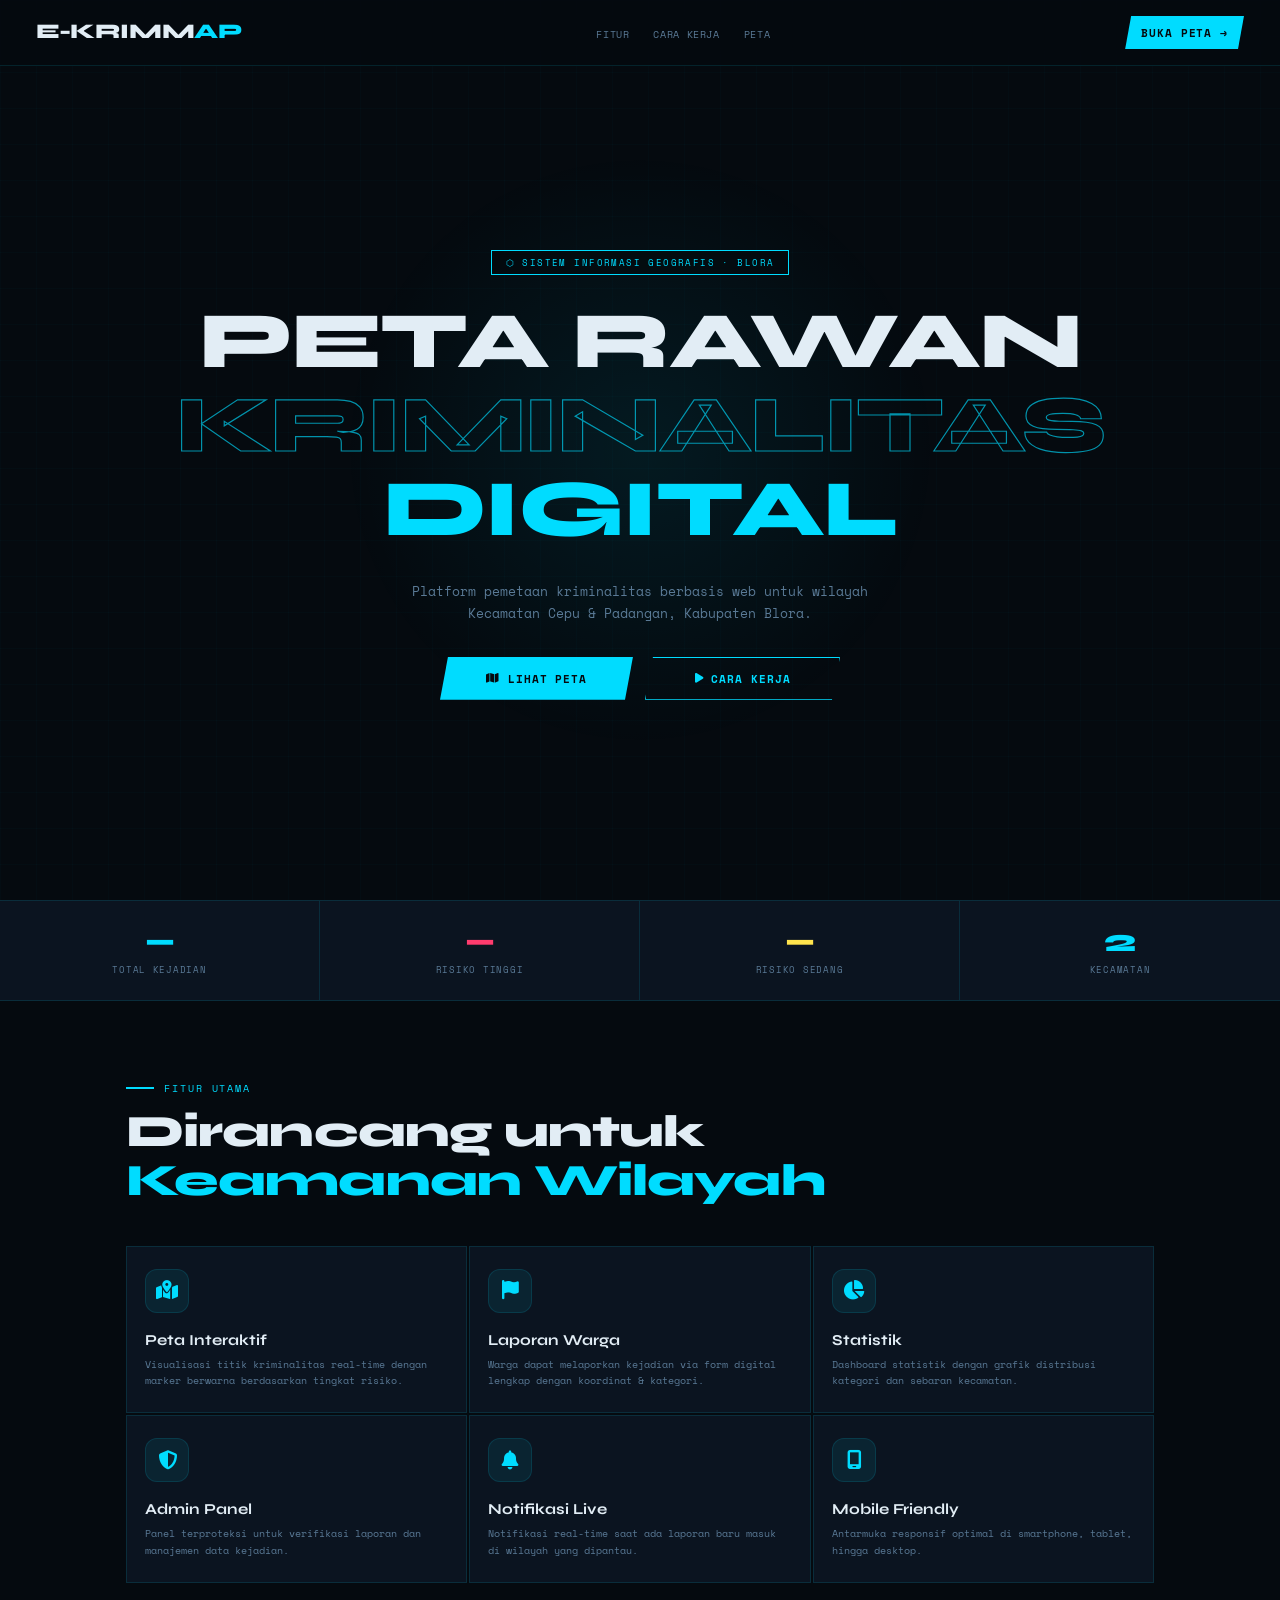
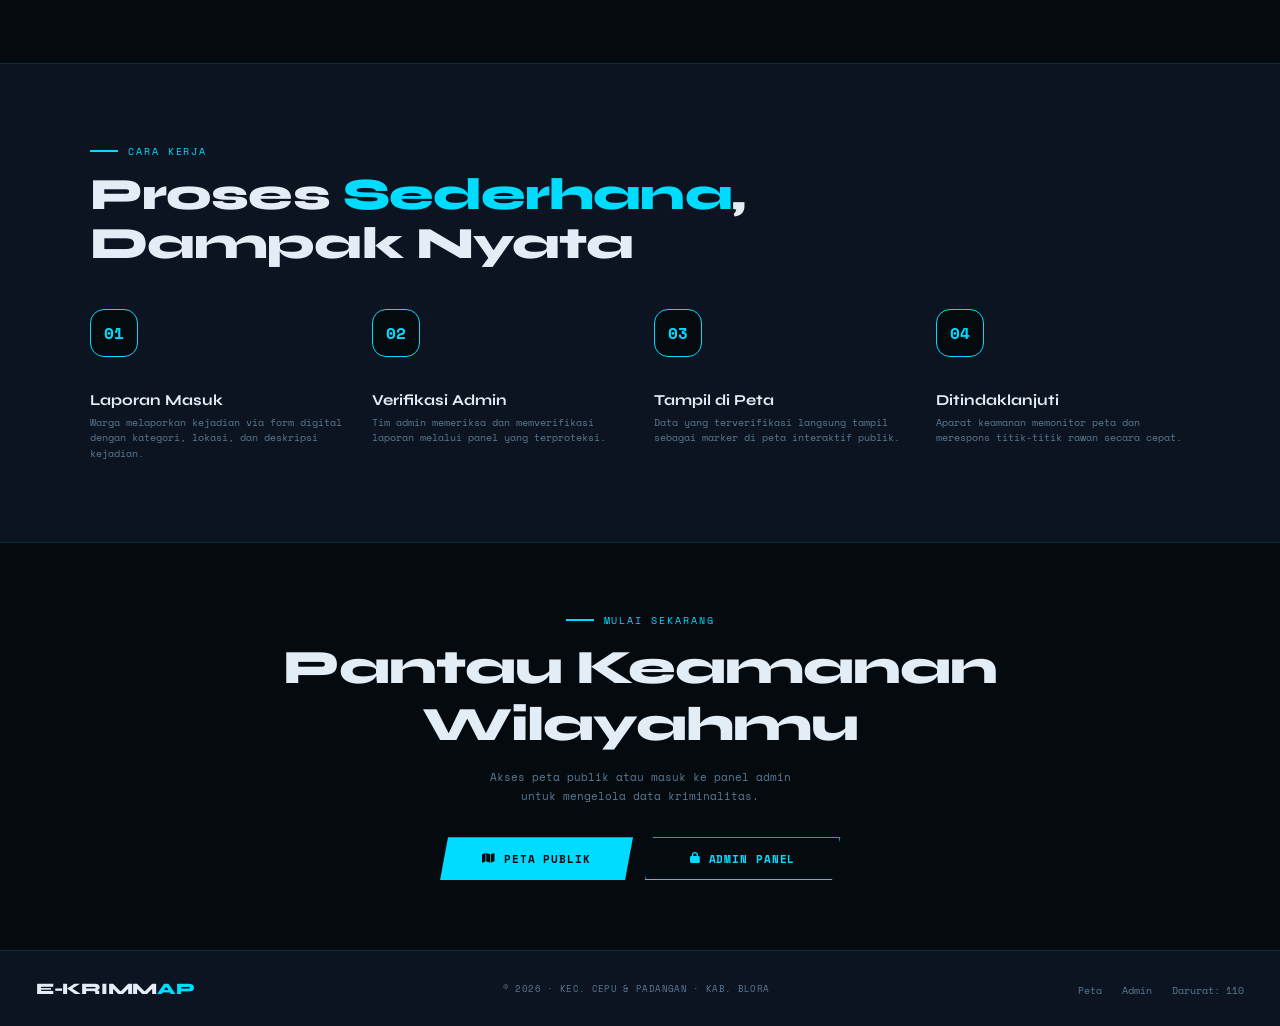
==== index.html @ 20d67c2f "Update index.html" ====
<!DOCTYPE html>
<html lang="id">
<head>
<meta charset="UTF-8">
<meta name="viewport" content="width=device-width, initial-scale=1.0, maximum-scale=1.0, user-scalable=yes, viewport-fit=cover">
<title>E-KRIMMAP — Peta Kriminalitas Digital | Mobile First</title>
<link href="https://fonts.googleapis.com/css2?family=Syne:wght@400;600;700;800&family=Space+Mono:wght@400;700&display=swap" rel="stylesheet">
<link rel="stylesheet" href="https://cdnjs.cloudflare.com/ajax/libs/font-awesome/6.4.0/css/all.min.css">
<style>
  /* reset & variabel */
  *, *::before, *::after { box-sizing: border-box; margin: 0; padding: 0; }

  :root {
    --bg: #050a0f;
    --surface: #0b1420;
    --surface2: #0f1d2e;
    --border: rgba(0,220,255,0.12);
    --accent: #00dcff;
    --accent2: #ff3c6e;
    --accent3: #ffe44d;
    --text: #e2edf5;
    --muted: #5a7a96;
    --glow: 0 0 30px rgba(0,220,255,0.25);
    --safe-bottom: env(safe-area-inset-bottom, 0px);
  }

  html { scroll-behavior: smooth; }

  body {
    font-family: 'Syne', sans-serif;
    background: var(--bg);
    color: var(--text);
    overflow-x: hidden;
    -webkit-tap-highlight-color: transparent;
  }

  /* grid pattern (subtle) */
  body::before {
    content: '';
    position: fixed;
    inset: 0;
    background-image: linear-gradient(rgba(0,220,255,0.02) 1px, transparent 1px),
                      linear-gradient(90deg, rgba(0,220,255,0.02) 1px, transparent 1px);
    background-size: 36px 36px;
    pointer-events: none;
    z-index: 0;
  }

  /* ─── NAVBAR (mobile-optimized, sentuh) ─── */
  nav {
    position: fixed;
    top: 0; left: 0; right: 0;
    z-index: 100;
    display: flex;
    align-items: center;
    justify-content: space-between;
    padding: 12px 18px;
    background: rgba(5,10,15,0.94);
    backdrop-filter: blur(18px);
    border-bottom: 1px solid var(--border);
    transition: padding 0.2s;
  }

  .nav-logo {
    font-size: 1.3rem;
    font-weight: 800;
    letter-spacing: -0.02em;
    line-height: 1;
  }
  .nav-logo span { color: var(--accent); }

  .nav-links {
    display: flex;
    gap: 1.5rem;
    list-style: none;
  }
  .nav-links a {
    font-family: 'Space Mono', monospace;
    font-size: 0.65rem;
    color: var(--muted);
    text-decoration: none;
    letter-spacing: 0.06em;
    font-weight: 500;
    transition: color 0.2s;
  }
  .nav-links a:hover, .nav-links a:active { color: var(--accent); }

  .nav-cta {
    font-family: 'Space Mono', monospace;
    font-size: 0.7rem;
    font-weight: 700;
    letter-spacing: 0.08em;
    color: var(--bg);
    background: var(--accent);
    border: none;
    padding: 8px 16px;
    cursor: pointer;
    text-decoration: none;
    white-space: nowrap;
    clip-path: polygon(6px 0%, 100% 0%, calc(100% - 6px) 100%, 0% 100%);
    transition: opacity 0.2s, transform 0.05s;
    display: inline-block;
  }
  .nav-cta:active { opacity: 0.75; transform: scale(0.97); }

  /* hamburger (mobile dedicated) */
  .nav-hamburger {
    display: none;
    flex-direction: column;
    gap: 5px;
    background: none;
    border: none;
    cursor: pointer;
    padding: 8px 4px;
    z-index: 102;
  }
  .nav-hamburger span {
    display: block;
    width: 24px;
    height: 2px;
    background: var(--accent);
    border-radius: 4px;
    transition: all 0.25s ease;
  }

  /* drawer menu mobile-first */
  .nav-drawer {
    display: none;
    position: fixed;
    top: 56px;
    left: 0;
    right: 0;
    background: rgba(5,10,15,0.98);
    backdrop-filter: blur(16px);
    border-bottom: 1px solid var(--border);
    padding: 18px 20px 22px;
    z-index: 99;
    flex-direction: column;
    gap: 4px;
    box-shadow: 0 12px 24px rgba(0,0,0,0.5);
  }
  .nav-drawer.open {
    display: flex;
  }
  .nav-drawer a {
    font-family: 'Space Mono', monospace;
    font-size: 0.85rem;
    font-weight: 500;
    color: var(--muted);
    text-decoration: none;
    letter-spacing: 0.08em;
    padding: 14px 8px;
    border-bottom: 1px solid rgba(0,220,255,0.1);
    display: flex;
    align-items: center;
    gap: 12px;
    transition: color 0.2s, background 0.1s;
    border-radius: 8px;
  }
  .nav-drawer a:active { background: rgba(0,220,255,0.08); color: var(--accent); }
  .nav-drawer a:last-child { border-bottom: none; }
  .nav-drawer a.accent { color: var(--accent); }

  /* ─── HERO (mobile touch) ─── */
  .hero {
    position: relative;
    z-index: 1;
    min-height: 100svh;
    display: flex;
    flex-direction: column;
    align-items: center;
    justify-content: center;
    text-align: center;
    padding: 100px 20px 70px;
    overflow: hidden;
  }

  .hero::before {
    content: '';
    position: absolute;
    top: 50%; left: 50%;
    transform: translate(-50%, -50%);
    width: min(600px, 90vw);
    height: min(600px, 90vw);
    background: radial-gradient(circle, rgba(0,220,255,0.08) 0%, transparent 70%);
    pointer-events: none;
  }

  .hero-badge {
    font-family: 'Space Mono', monospace;
    font-size: 0.55rem;
    letter-spacing: 0.16em;
    color: var(--accent);
    border: 1px solid var(--accent);
    padding: 5px 14px;
    margin-bottom: 24px;
    display: inline-block;
    animation: fadeUp 0.5s ease both;
    background: rgba(0,0,0,0.2);
    backdrop-filter: blur(4px);
  }

  .hero-title {
    font-size: clamp(2rem, 11vw, 5rem);
    font-weight: 800;
    line-height: 1.05;
    letter-spacing: -0.02em;
    margin-bottom: 12px;
    animation: fadeUp 0.5s 0.08s ease both;
  }
  .hero-title .line2 {
    display: block;
    color: transparent;
    -webkit-text-stroke: 1.2px rgba(0,220,255,0.65);
    text-stroke: 1px rgba(0,220,255,0.65);
  }
  .hero-title .accent-word { color: var(--accent); }

  .hero-sub {
    font-family: 'Space Mono', monospace;
    font-size: 0.7rem;
    color: var(--muted);
    max-width: 320px;
    line-height: 1.7;
    margin: 18px auto 32px;
    animation: fadeUp 0.5s 0.16s ease both;
    padding: 0 6px;
  }

  .hero-actions {
    display: flex;
    gap: 12px;
    flex-wrap: wrap;
    justify-content: center;
    animation: fadeUp 0.5s 0.24s ease both;
    width: 100%;
    max-width: 400px;
    margin: 0 auto;
  }

  .btn-primary, .btn-secondary {
    font-family: 'Space Mono', monospace;
    font-size: 0.7rem;
    font-weight: 700;
    letter-spacing: 0.08em;
    padding: 12px 18px;
    cursor: pointer;
    text-decoration: none;
    display: inline-flex;
    align-items: center;
    justify-content: center;
    gap: 8px;
    clip-path: polygon(8px 0%, 100% 0%, calc(100% - 8px) 100%, 0% 100%);
    transition: all 0.2s ease;
    flex: 1;
    min-width: 130px;
    text-align: center;
    touch-action: manipulation;
  }
  .btn-primary {
    color: var(--bg);
    background: var(--accent);
    border: none;
  }
  .btn-primary:active { opacity: 0.85; transform: scale(0.97); }
  .btn-secondary {
    color: var(--accent);
    background: transparent;
    border: 1px solid var(--accent);
  }
  .btn-secondary:active { background: rgba(0,220,255,0.12); transform: scale(0.97); }

  /* ─── STATS BAR (mobile) ─── */
  .stats-bar {
    border-top: 1px solid var(--border);
    border-bottom: 1px solid var(--border);
    background: var(--surface);
    display: grid;
    grid-template-columns: repeat(2, 1fr);
    position: relative;
    z-index: 1;
  }

  .stat-item {
    padding: 24px 12px;
    text-align: center;
    border-right: 1px solid var(--border);
    border-bottom: 1px solid var(--border);
  }
  .stat-item:nth-child(2n) { border-right: none; }
  .stat-item:nth-child(3), .stat-item:nth-child(4) { border-bottom: none; }

  .stat-num {
    font-size: 2rem;
    font-weight: 800;
    color: var(--accent);
    line-height: 1;
    margin-bottom: 6px;
    letter-spacing: -0.5px;
  }
  .stat-num.red { color: var(--accent2); }
  .stat-num.yellow { color: var(--accent3); }
  .stat-label {
    font-family: 'Space Mono', monospace;
    font-size: 0.58rem;
    letter-spacing: 0.08em;
    color: var(--muted);
    text-transform: uppercase;
  }
  .stat-loading {
    font-size: 1rem;
    opacity: 0.5;
    display: inline-block;
    width: 42px;
  }

  /* ─── FEATURES (mobile 1kolom rapi) ─── */
  .features {
    padding: 56px 18px;
    max-width: 1100px;
    margin: 0 auto;
    position: relative;
    z-index: 1;
  }

  .section-tag {
    font-family: 'Space Mono', monospace;
    font-size: 0.6rem;
    letter-spacing: 0.2em;
    color: var(--accent);
    margin-bottom: 12px;
    display: flex;
    align-items: center;
    gap: 10px;
  }
  .section-tag::before {
    content: '';
    display: inline-block;
    width: 28px;
    height: 2px;
    background: var(--accent);
  }

  .section-title {
    font-size: clamp(1.6rem, 6vw, 2.8rem);
    font-weight: 800;
    letter-spacing: -0.02em;
    line-height: 1.1;
    margin-bottom: 40px;
  }
  .section-title span { color: var(--accent); }

  .features-grid {
    display: grid;
    grid-template-columns: 1fr;
    gap: 14px;
  }

  .feat-card {
    background: var(--surface);
    border: 1px solid var(--border);
    padding: 22px 18px;
    position: relative;
    overflow: hidden;
    transition: all 0.2s;
    border-radius: 8px;
  }
  .feat-card:active {
    background: var(--surface2);
    transform: scale(0.99);
  }
  .feat-icon {
    width: 44px;
    height: 44px;
    display: flex;
    align-items: center;
    justify-content: center;
    margin-bottom: 18px;
    font-size: 1.2rem;
    color: var(--accent);
    background: rgba(0,220,255,0.08);
    border: 1px solid var(--border);
    border-radius: 12px;
  }

  .feat-title {
    font-size: 0.95rem;
    font-weight: 700;
    margin-bottom: 8px;
  }
  .feat-desc {
    font-family: 'Space Mono', monospace;
    font-size: 0.62rem;
    color: var(--muted);
    line-height: 1.7;
  }

  /* ─── HOW IT WORKS (mobile flex column) ─── */
  .how {
    padding: 56px 18px;
    background: var(--surface);
    border-top: 1px solid var(--border);
    border-bottom: 1px solid var(--border);
    position: relative;
    z-index: 1;
  }
  .how-inner { max-width: 1100px; margin: 0 auto; }

  .steps {
    display: flex;
    flex-direction: column;
    gap: 20px;
    margin-top: 32px;
  }

  .step {
    display: flex;
    gap: 16px;
    align-items: flex-start;
    padding: 12px 0;
    border-bottom: 1px solid rgba(0,220,255,0.1);
  }
  .step:last-child { border-bottom: none; }

  .step-num {
    width: 48px;
    height: 48px;
    min-width: 48px;
    border: 1px solid var(--accent);
    display: flex;
    align-items: center;
    justify-content: center;
    font-family: 'Space Mono', monospace;
    font-weight: 800;
    color: var(--accent);
    background: var(--bg);
    border-radius: 14px;
    flex-shrink: 0;
  }

  .step-title {
    font-size: 0.95rem;
    font-weight: 700;
    margin-bottom: 6px;
  }
  .step-desc {
    font-family: 'Space Mono', monospace;
    font-size: 0.62rem;
    color: var(--muted);
    line-height: 1.6;
  }

  /* ─── CTA ─── */
  .cta-section {
    padding: 70px 20px;
    text-align: center;
    position: relative;
    z-index: 1;
  }
  .cta-title {
    font-size: clamp(1.7rem, 7vw, 3rem);
    font-weight: 800;
    letter-spacing: -0.02em;
    margin-bottom: 14px;
  }
  .cta-sub {
    font-family: 'Space Mono', monospace;
    font-size: 0.7rem;
    color: var(--muted);
    margin-bottom: 32px;
    line-height: 1.7;
  }
  .cta-section .section-tag { justify-content: center; }

  /* FOOTER mobile stack */
  footer {
    border-top: 1px solid var(--border);
    padding: 28px 20px calc(20px + var(--safe-bottom));
    background: var(--surface);
    display: flex;
    flex-direction: column;
    align-items: center;
    gap: 14px;
    text-align: center;
  }
  .footer-logo { font-size: 1rem; font-weight: 800; letter-spacing: -0.3px; }
  .footer-logo span { color: var(--accent); }
  .footer-copy {
    font-family: 'Space Mono', monospace;
    font-size: 0.55rem;
    color: var(--muted);
    letter-spacing: 0.04em;
  }
  .footer-links {
    display: flex;
    gap: 20px;
    list-style: none;
    flex-wrap: wrap;
    justify-content: center;
  }
  .footer-links a {
    font-family: 'Space Mono', monospace;
    font-size: 0.6rem;
    color: var(--muted);
    text-decoration: none;
    padding: 5px 0;
  }
  .footer-links a:active { color: var(--accent); }

  /* animasi */
  @keyframes fadeUp {
    from { opacity: 0; transform: translateY(18px); }
    to   { opacity: 1; transform: translateY(0); }
  }

  /* DESKTOP RESPONSIVE */
  @media (min-width: 640px) {
    nav { padding: 16px 36px; }
    .nav-hamburger { display: none !important; }
    .nav-links { display: flex !important; }
    .nav-cta { display: inline-block; }
    .hero { padding: 130px 32px 80px; }
    .hero-sub { max-width: 500px; font-size: 0.8rem; }
    .stats-bar { grid-template-columns: repeat(4, 1fr); }
    .stat-item { border-bottom: none; }
    .stat-item:nth-child(2n) { border-right: 1px solid var(--border); }
    .stat-item:last-child { border-right: none; }
    .features { padding: 80px 36px; }
    .features-grid { grid-template-columns: repeat(3, 1fr); gap: 2px; }
    .feat-card { border-radius: 0; }
    .how { padding: 80px 36px; }
    .steps {
      flex-direction: row;
      gap: 28px;
    }
    .step {
      flex-direction: column;
      border-bottom: none;
      padding: 0;
      flex: 1;
    }
    .step-num { margin-bottom: 18px; }
    footer {
      flex-direction: row;
      justify-content: space-between;
      padding: 28px 36px;
      text-align: left;
    }
  }

  /* touch target untuk link kecil di desktop tetap ramah */
  @media (max-width: 639px) {
    .nav-links, .nav-cta { display: none; }
    .nav-hamburger { display: flex; }
    .hero-actions { gap: 12px; }
    .btn-primary, .btn-secondary {
      min-width: 130px;
      padding: 12px 14px;
      font-size: 0.68rem;
    }
    .feat-card { border-radius: 12px; }
    .step-num { width: 44px; height: 44px; min-width: 44px; }
  }

  /* effect smooth */
  a, button { -webkit-tap-highlight-color: transparent; }
  .stat-loading { animation: pulse 1.1s infinite; }
  @keyframes pulse { 0% { opacity: 0.4; } 50% { opacity: 1; } 100% { opacity: 0.4; } }
</style>
</head>
<body>

<!-- NAVIGATION (mobile hamburger + drawer) -->
<nav>
  <div class="nav-logo">E-KRIMM<span>AP</span></div>
  <ul class="nav-links">
    <li><a href="#fitur">FITUR</a></li>
    <li><a href="#cara-kerja">CARA KERJA</a></li>
    <li><a href="public/index.html">PETA</a></li>
  </ul>
  <a href="public/index.html" class="nav-cta">BUKA PETA →</a>
  <button class="nav-hamburger" id="hamburger" aria-label="Menu" onclick="toggleDrawer()">
    <span></span><span></span><span></span>
  </button>
</nav>

<!-- MOBILE DRAWER (touch friendly) -->
<div class="nav-drawer" id="navDrawer">
  <a href="#fitur" onclick="closeDrawer()"><i class="fas fa-star fa-fw"></i> Fitur Unggulan</a>
  <a href="#cara-kerja" onclick="closeDrawer()"><i class="fas fa-circle-info fa-fw"></i> Cara Kerja</a>
  <a href="public/index.html"><i class="fas fa-map fa-fw"></i> Peta Publik</a>
  <a href="admin/admin.html" class="accent"><i class="fas fa-lock fa-fw"></i> Admin Panel</a>
</div>

<!-- HERO SECTION -->
<section class="hero">
  <div class="hero-badge">⬡ SISTEM INFORMASI GEOGRAFIS · BLORA</div>
  <h1 class="hero-title">
    PETA RAWAN<br>
    <span class="line2">KRIMINALITAS</span>
    <span class="accent-word">DIGITAL</span>
  </h1>
  <p class="hero-sub">
    Platform pemetaan kriminalitas berbasis web untuk wilayah Kecamatan Cepu & Padangan, Kabupaten Blora.
  </p>
  <div class="hero-actions">
    <a href="public/index.html" class="btn-primary">
      <i class="fas fa-map"></i> LIHAT PETA
    </a>
    <a href="#cara-kerja" class="btn-secondary">
      <i class="fas fa-play"></i> CARA KERJA
    </a>
  </div>
</section>

<!-- STATS BAR (real-time dari sheet) -->
<section class="stats-bar">
  <div class="stat-item">
    <div class="stat-num" id="ctr-total"><span class="stat-loading">···</span></div>
    <div class="stat-label">Total Kejadian</div>
  </div>
  <div class="stat-item">
    <div class="stat-num red" id="ctr-tinggi"><span class="stat-loading">···</span></div>
    <div class="stat-label">Risiko Tinggi</div>
  </div>
  <div class="stat-item">
    <div class="stat-num yellow" id="ctr-sedang"><span class="stat-loading">···</span></div>
    <div class="stat-label">Risiko Sedang</div>
  </div>
  <div class="stat-item">
    <div class="stat-num">2</div>
    <div class="stat-label">Kecamatan</div>
  </div>
</section>

<!-- FEATURES -->
<section class="features" id="fitur">
  <div class="section-tag">FITUR UTAMA</div>
  <h2 class="section-title">Dirancang untuk<br><span>Keamanan Wilayah</span></h2>
  <div class="features-grid">
    <div class="feat-card">
      <div class="feat-icon"><i class="fas fa-map-location-dot"></i></div>
      <div class="feat-title">Peta Interaktif</div>
      <div class="feat-desc">Visualisasi titik kriminalitas real-time dengan marker berwarna berdasarkan tingkat risiko.</div>
    </div>
    <div class="feat-card">
      <div class="feat-icon"><i class="fas fa-flag"></i></div>
      <div class="feat-title">Laporan Warga</div>
      <div class="feat-desc">Warga dapat melaporkan kejadian via form digital lengkap dengan koordinat & kategori.</div>
    </div>
    <div class="feat-card">
      <div class="feat-icon"><i class="fas fa-chart-pie"></i></div>
      <div class="feat-title">Statistik</div>
      <div class="feat-desc">Dashboard statistik dengan grafik distribusi kategori dan sebaran kecamatan.</div>
    </div>
    <div class="feat-card">
      <div class="feat-icon"><i class="fas fa-shield-halved"></i></div>
      <div class="feat-title">Admin Panel</div>
      <div class="feat-desc">Panel terproteksi untuk verifikasi laporan dan manajemen data kejadian.</div>
    </div>
    <div class="feat-card">
      <div class="feat-icon"><i class="fas fa-bell"></i></div>
      <div class="feat-title">Notifikasi Live</div>
      <div class="feat-desc">Notifikasi real-time saat ada laporan baru masuk di wilayah yang dipantau.</div>
    </div>
    <div class="feat-card">
      <div class="feat-icon"><i class="fas fa-mobile-screen"></i></div>
      <div class="feat-title">Mobile Friendly</div>
      <div class="feat-desc">Antarmuka responsif optimal di smartphone, tablet, hingga desktop.</div>
    </div>
  </div>
</section>

<!-- HOW IT WORKS -->
<section class="how" id="cara-kerja">
  <div class="how-inner">
    <div class="section-tag">CARA KERJA</div>
    <h2 class="section-title">Proses <span>Sederhana</span>,<br>Dampak Nyata</h2>
    <div class="steps">
      <div class="step">
        <div class="step-num">01</div>
        <div class="step-body">
          <div class="step-title">Laporan Masuk</div>
          <div class="step-desc">Warga melaporkan kejadian via form digital dengan kategori, lokasi, dan deskripsi kejadian.</div>
        </div>
      </div>
      <div class="step">
        <div class="step-num">02</div>
        <div class="step-body">
          <div class="step-title">Verifikasi Admin</div>
          <div class="step-desc">Tim admin memeriksa dan memverifikasi laporan melalui panel yang terproteksi.</div>
        </div>
      </div>
      <div class="step">
        <div class="step-num">03</div>
        <div class="step-body">
          <div class="step-title">Tampil di Peta</div>
          <div class="step-desc">Data yang terverifikasi langsung tampil sebagai marker di peta interaktif publik.</div>
        </div>
      </div>
      <div class="step">
        <div class="step-num">04</div>
        <div class="step-body">
          <div class="step-title">Ditindaklanjuti</div>
          <div class="step-desc">Aparat keamanan memonitor peta dan merespons titik-titik rawan secara cepat.</div>
        </div>
      </div>
    </div>
  </div>
</section>

<!-- CALL TO ACTION -->
<section class="cta-section">
  <div class="section-tag">MULAI SEKARANG</div>
  <h2 class="cta-title">Pantau Keamanan<br>Wilayahmu</h2>
  <p class="cta-sub">Akses peta publik atau masuk ke panel admin<br>untuk mengelola data kriminalitas.</p>
  <div class="hero-actions">
    <a href="public/index.html" class="btn-primary"><i class="fas fa-map"></i> PETA PUBLIK</a>
    <a href="admin/admin.html" class="btn-secondary"><i class="fas fa-lock"></i> ADMIN PANEL</a>
  </div>
</section>

<!-- FOOTER -->
<footer>
  <div class="footer-logo">E-KRIMM<span>AP</span></div>
  <div class="footer-copy">© 2026 · KEC. CEPU & PADANGAN · KAB. BLORA</div>
  <ul class="footer-links">
    <li><a href="public/index.html">Peta</a></li>
    <li><a href="admin/admin.html">Admin</a></li>
    <li><a href="tel:110">Darurat: 110</a></li>
  </ul>
</footer>

<script>
  // MOBILE DRAWER FUNCTIONS
  function toggleDrawer() {
    const drawer = document.getElementById('navDrawer');
    drawer.classList.toggle('open');
    const spans = document.querySelectorAll('.nav-hamburger span');
    if (drawer.classList.contains('open')) {
      // visual feedback (opsional)
    }
  }
  function closeDrawer() {
    document.getElementById('navDrawer').classList.remove('open');
  }
  // tutup drawer saat klik di luar nav area
  document.addEventListener('click', (e) => {
    const nav = document.querySelector('nav');
    const drawer = document.getElementById('navDrawer');
    if (!nav?.contains(e.target) && !drawer?.contains(e.target) && drawer.classList.contains('open')) {
      closeDrawer();
    }
  });

  // ── AMBIL LIVE STATS DARI GOOGLE SHEETS (dengan fallback smooth)
  const SHEET_API = 'https://script.google.com/macros/s/AKfycby8dIleiZo_zj0ufeKY_Ulp9632Me5xFdeX2mPV6G2qdM_Tf3P9WvrtLck02D4otYYJ/exec';

  function animateCounter(el, target, duration = 1200) {
    let start = 0;
    const stepVal = target / (duration / 16);
    const timer = setInterval(() => {
      start += stepVal;
      if (start >= target) {
        el.textContent = target;
        clearInterval(timer);
        return;
      }
      el.textContent = Math.floor(start);
    }, 16);
  }

  async function loadLiveStats() {
    try {
      const url = SHEET_API + '?action=getVerified';
      const res = await fetch(url);
      const result = await res.json();

      if (result.success && Array.isArray(result.data)) {
        const data = result.data;
        const total = data.length;
        const tinggi = data.filter(d => d.severity === 'tinggi').length;
        const sedang = data.filter(d => d.severity === 'sedang').length;

        const elTotal = document.getElementById('ctr-total');
        const elTinggi = document.getElementById('ctr-tinggi');
        const elSedang = document.getElementById('ctr-sedang');

        if (elTotal && elTinggi && elSedang) {
          elTotal.textContent = '0';
          elTinggi.textContent = '0';
          elSedang.textContent = '0';
          animateCounter(elTotal, total);
          animateCounter(elTinggi, tinggi);
          animateCounter(elSedang, sedang);
        }
      } else {
        setStatsPlaceholder();
      }
    } catch (error) {
      setStatsPlaceholder();
    }
  }

  function setStatsPlaceholder() {
    const ids = ['ctr-total', 'ctr-tinggi', 'ctr-sedang'];
    ids.forEach(id => {
      const el = document.getElementById(id);
      if (el) el.textContent = '—';
    });
  }

  // lazy load stats saat stats bar terlihat (performansi + mobile)
  const statsObserver = new IntersectionObserver((entries) => {
    entries.forEach(entry => {
      if (entry.isIntersecting) {
        loadLiveStats();
        statsObserver.disconnect();
      }
    });
  }, { threshold: 0.2 });
  const statsBar = document.querySelector('.stats-bar');
  if (statsBar) statsObserver.observe(statsBar);

  // animasi scroll reveal untuk kartu fitur & step (mobile smooth)
  const revealItems = document.querySelectorAll('.feat-card, .step');
  const scrollObserver = new IntersectionObserver((entries) => {
    entries.forEach(entry => {
      if (entry.isIntersecting) {
        entry.target.style.opacity = '1';
        entry.target.style.transform = 'translateY(0)';
        scrollObserver.unobserve(entry.target);
      }
    });
  }, { threshold: 0.08, rootMargin: '0px 0px -10px 0px' });
  revealItems.forEach(el => {
    el.style.opacity = '0';
    el.style.transform = 'translateY(14px)';
    el.style.transition = 'opacity 0.45s cubic-bezier(0.2, 0.9, 0.4, 1.1), transform 0.45s ease';
    scrollObserver.observe(el);
  });

  // tiny fix: pastikan stat container tetap rapi saat loading
  window.addEventListener('load', () => {
    if (!document.getElementById('ctr-total')?.textContent?.includes('—') && 
        document.getElementById('ctr-total')?.textContent === '0') {
      // jika observer tidak trigger karena terlalu cepat? panggil ulang ringan
      setTimeout(() => {
        const totalEl = document.getElementById('ctr-total');
        if (totalEl && totalEl.textContent === '0') loadLiveStats();
      }, 600);
    }
  });
</script>
</body>
</html>
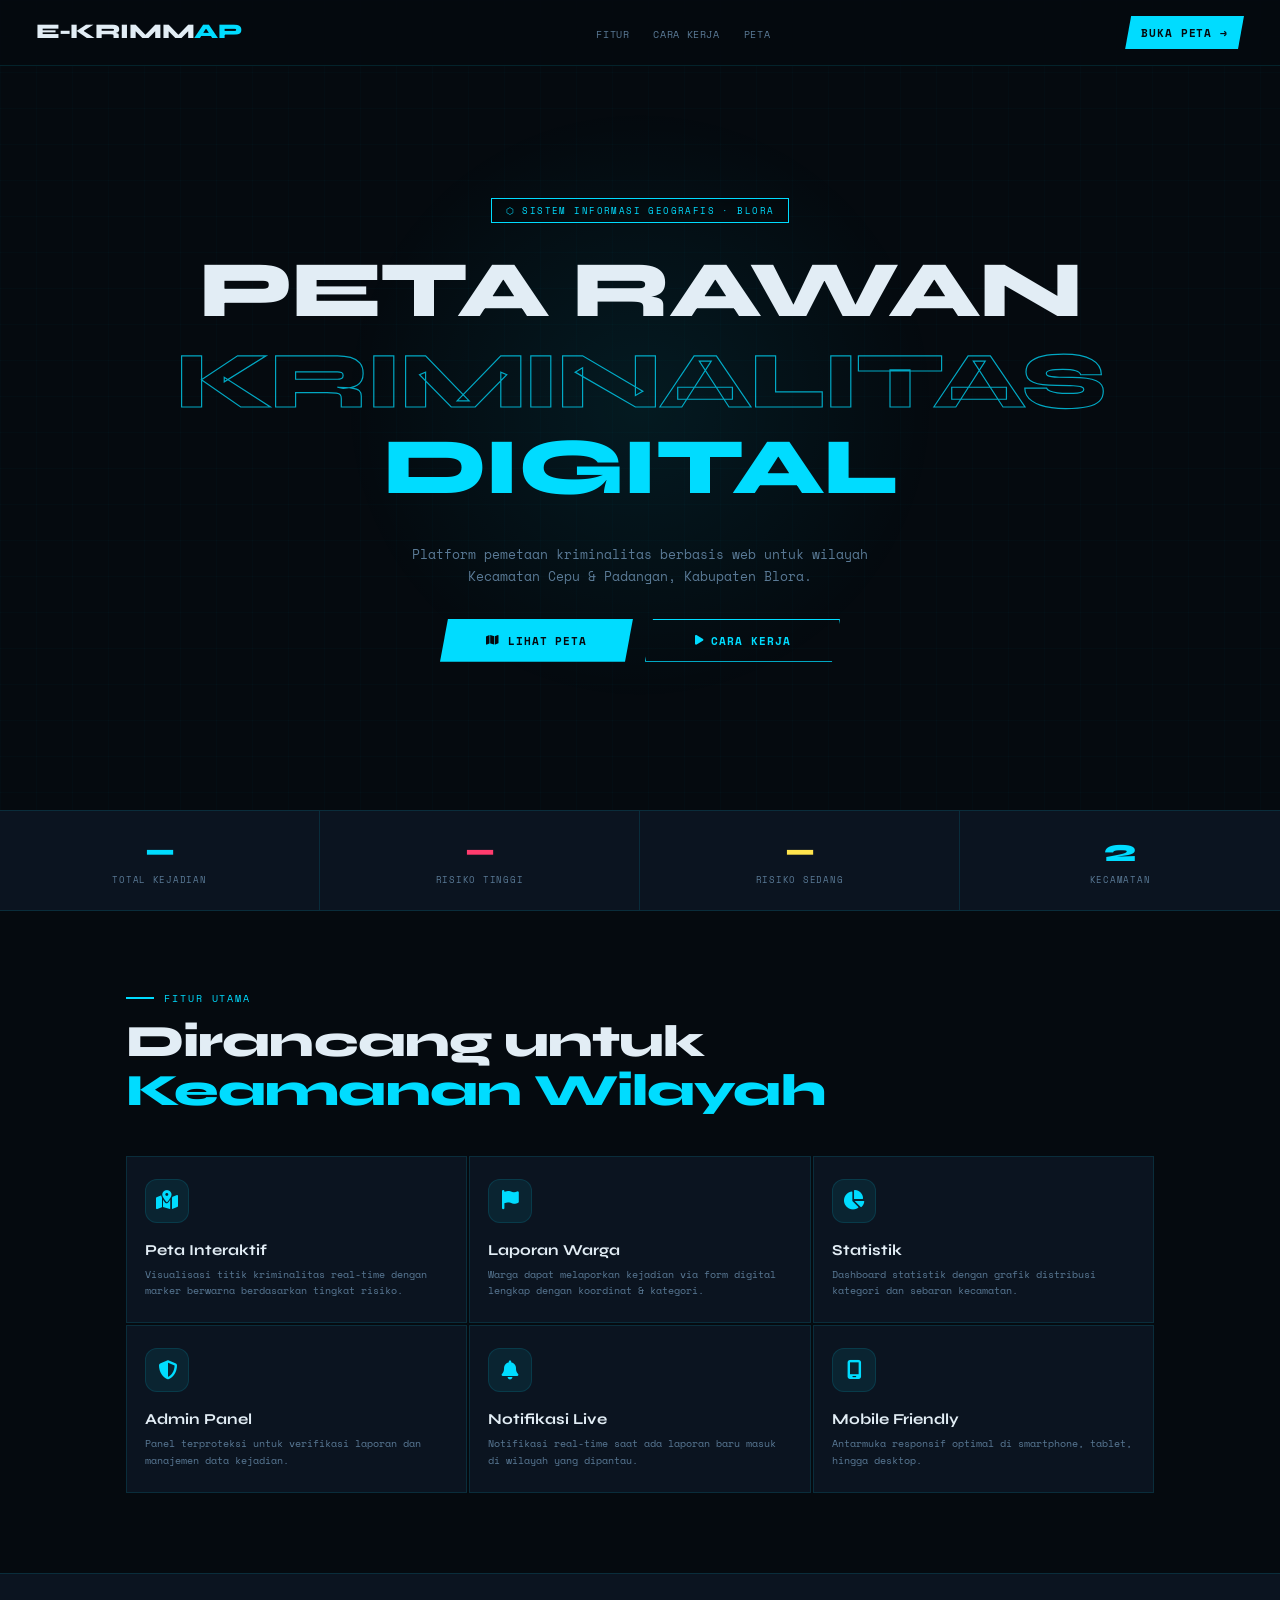
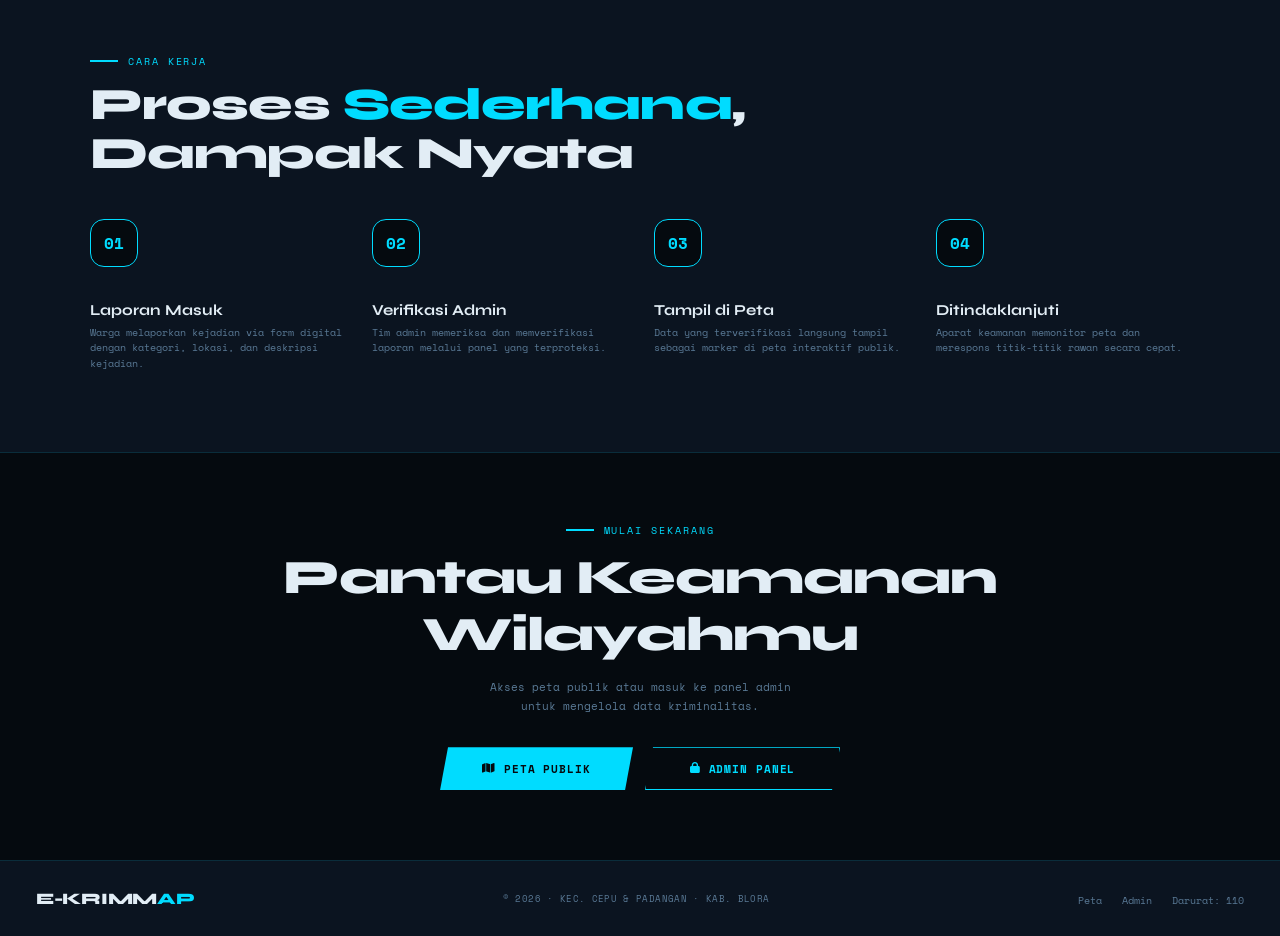
==== commit 694195aa: "Update index.html" ====
--- a/index.html
+++ b/index.html
@@ -34,7 +34,7 @@
     -webkit-tap-highlight-color: transparent;
   }
 
-  /* grid pattern (subtle) */
+  /* subtle pattern */
   body::before {
     content: '';
     position: fixed;
@@ -46,7 +46,7 @@
     z-index: 0;
   }
 
-  /* ─── NAVBAR (mobile-optimized, sentuh) ─── */
+  /* ─── NAVBAR (mobile-optimized) ─── */
   nav {
     position: fixed;
     top: 0; left: 0; right: 0;
@@ -103,7 +103,7 @@
   }
   .nav-cta:active { opacity: 0.75; transform: scale(0.97); }
 
-  /* hamburger (mobile dedicated) */
+  /* hamburger (mobile) */
   .nav-hamburger {
     display: none;
     flex-direction: column;
@@ -123,7 +123,6 @@
     transition: all 0.25s ease;
   }
 
-  /* drawer menu mobile-first */
   .nav-drawer {
     display: none;
     position: fixed;
@@ -139,9 +138,7 @@
     gap: 4px;
     box-shadow: 0 12px 24px rgba(0,0,0,0.5);
   }
-  .nav-drawer.open {
-    display: flex;
-  }
+  .nav-drawer.open { display: flex; }
   .nav-drawer a {
     font-family: 'Space Mono', monospace;
     font-size: 0.85rem;
@@ -158,10 +155,9 @@
     border-radius: 8px;
   }
   .nav-drawer a:active { background: rgba(0,220,255,0.08); color: var(--accent); }
-  .nav-drawer a:last-child { border-bottom: none; }
   .nav-drawer a.accent { color: var(--accent); }
 
-  /* ─── HERO (mobile touch) ─── */
+  /* ─── HERO SECTION (FIXED: judul tidak terpotong) ─── */
   .hero {
     position: relative;
     z-index: 1;
@@ -172,9 +168,11 @@
     justify-content: center;
     text-align: center;
     padding: 100px 20px 70px;
-    overflow: hidden;
-  }
-
+    margin-top: 0;
+    overflow: visible;
+  }
+
+  /* radial glow */
   .hero::before {
     content: '';
     position: absolute;
@@ -203,25 +201,33 @@
   .hero-title {
     font-size: clamp(2rem, 11vw, 5rem);
     font-weight: 800;
-    line-height: 1.05;
+    line-height: 1.08;
     letter-spacing: -0.02em;
-    margin-bottom: 12px;
+    margin-bottom: 16px;
     animation: fadeUp 0.5s 0.08s ease both;
-  }
+    word-break: keep-all;
+    max-width: 95vw;
+  }
+
+  /* baris kedua dengan outline unik */
   .hero-title .line2 {
     display: block;
     color: transparent;
-    -webkit-text-stroke: 1.2px rgba(0,220,255,0.65);
-    text-stroke: 1px rgba(0,220,255,0.65);
-  }
-  .hero-title .accent-word { color: var(--accent); }
+    -webkit-text-stroke: 1.2px rgba(0,220,255,0.75);
+    text-stroke: 1px rgba(0,220,255,0.75);
+    margin-top: 4px;
+  }
+  .hero-title .accent-word { 
+    color: var(--accent);
+    display: inline-block;
+  }
 
   .hero-sub {
     font-family: 'Space Mono', monospace;
-    font-size: 0.7rem;
-    color: var(--muted);
-    max-width: 320px;
-    line-height: 1.7;
+    font-size: 0.72rem;
+    color: var(--muted);
+    max-width: 340px;
+    line-height: 1.65;
     margin: 18px auto 32px;
     animation: fadeUp 0.5s 0.16s ease both;
     padding: 0 6px;
@@ -270,7 +276,7 @@
   }
   .btn-secondary:active { background: rgba(0,220,255,0.12); transform: scale(0.97); }
 
-  /* ─── STATS BAR (mobile) ─── */
+  /* ─── STATS BAR ─── */
   .stats-bar {
     border-top: 1px solid var(--border);
     border-bottom: 1px solid var(--border);
@@ -314,7 +320,7 @@
     width: 42px;
   }
 
-  /* ─── FEATURES (mobile 1kolom rapi) ─── */
+  /* FEATURES */
   .features {
     padding: 56px 18px;
     max-width: 1100px;
@@ -365,10 +371,7 @@
     transition: all 0.2s;
     border-radius: 8px;
   }
-  .feat-card:active {
-    background: var(--surface2);
-    transform: scale(0.99);
-  }
+  .feat-card:active { background: var(--surface2); transform: scale(0.99); }
   .feat-icon {
     width: 44px;
     height: 44px;
@@ -382,7 +385,6 @@
     border: 1px solid var(--border);
     border-radius: 12px;
   }
-
   .feat-title {
     font-size: 0.95rem;
     font-weight: 700;
@@ -395,7 +397,7 @@
     line-height: 1.7;
   }
 
-  /* ─── HOW IT WORKS (mobile flex column) ─── */
+  /* HOW IT WORKS */
   .how {
     padding: 56px 18px;
     background: var(--surface);
@@ -437,7 +439,6 @@
     border-radius: 14px;
     flex-shrink: 0;
   }
-
   .step-title {
     font-size: 0.95rem;
     font-weight: 700;
@@ -450,7 +451,7 @@
     line-height: 1.6;
   }
 
-  /* ─── CTA ─── */
+  /* CTA */
   .cta-section {
     padding: 70px 20px;
     text-align: center;
@@ -472,7 +473,7 @@
   }
   .cta-section .section-tag { justify-content: center; }
 
-  /* FOOTER mobile stack */
+  /* FOOTER */
   footer {
     border-top: 1px solid var(--border);
     padding: 28px 20px calc(20px + var(--safe-bottom));
@@ -513,13 +514,13 @@
     to   { opacity: 1; transform: translateY(0); }
   }
 
-  /* DESKTOP RESPONSIVE */
+  /* DESKTOP */
   @media (min-width: 640px) {
     nav { padding: 16px 36px; }
     .nav-hamburger { display: none !important; }
     .nav-links { display: flex !important; }
     .nav-cta { display: inline-block; }
-    .hero { padding: 130px 32px 80px; }
+    .hero { padding: 130px 32px 80px; min-height: 90vh; }
     .hero-sub { max-width: 500px; font-size: 0.8rem; }
     .stats-bar { grid-template-columns: repeat(4, 1fr); }
     .stat-item { border-bottom: none; }
@@ -548,21 +549,46 @@
     }
   }
 
-  /* touch target untuk link kecil di desktop tetap ramah */
+  /* MOBILE ONLY: judul tidak terpotong, pastikan padding + line-height */
   @media (max-width: 639px) {
     .nav-links, .nav-cta { display: none; }
     .nav-hamburger { display: flex; }
-    .hero-actions { gap: 12px; }
+    
+    .hero {
+      padding: 100px 16px 60px;
+      justify-content: center;
+    }
+    .hero-title {
+      font-size: clamp(1.85rem, 10vw, 2.8rem);
+      line-height: 1.12;
+      margin-bottom: 12px;
+      word-break: break-word;
+    }
+    .hero-title .line2 {
+      -webkit-text-stroke: 1px rgba(0,220,255,0.7);
+      margin-top: 2px;
+    }
+    .hero-sub {
+      font-size: 0.68rem;
+      max-width: 290px;
+      margin: 14px auto 28px;
+    }
+    .hero-actions { gap: 10px; }
     .btn-primary, .btn-secondary {
-      min-width: 130px;
-      padding: 12px 14px;
-      font-size: 0.68rem;
+      min-width: 125px;
+      padding: 11px 12px;
+      font-size: 0.65rem;
     }
     .feat-card { border-radius: 12px; }
     .step-num { width: 44px; height: 44px; min-width: 44px; }
   }
 
-  /* effect smooth */
+  /* untuk ponsel dengan notch & landscape kecil */
+  @media (max-height: 700px) and (max-width: 639px) {
+    .hero { padding: 80px 16px 40px; min-height: auto; }
+    .hero-title { font-size: 1.9rem; }
+  }
+
   a, button { -webkit-tap-highlight-color: transparent; }
   .stat-loading { animation: pulse 1.1s infinite; }
   @keyframes pulse { 0% { opacity: 0.4; } 50% { opacity: 1; } 100% { opacity: 0.4; } }
@@ -570,7 +596,7 @@
 </head>
 <body>
 
-<!-- NAVIGATION (mobile hamburger + drawer) -->
+<!-- NAVIGATION -->
 <nav>
   <div class="nav-logo">E-KRIMM<span>AP</span></div>
   <ul class="nav-links">
@@ -584,7 +610,7 @@
   </button>
 </nav>
 
-<!-- MOBILE DRAWER (touch friendly) -->
+<!-- MOBILE DRAWER -->
 <div class="nav-drawer" id="navDrawer">
   <a href="#fitur" onclick="closeDrawer()"><i class="fas fa-star fa-fw"></i> Fitur Unggulan</a>
   <a href="#cara-kerja" onclick="closeDrawer()"><i class="fas fa-circle-info fa-fw"></i> Cara Kerja</a>
@@ -592,7 +618,7 @@
   <a href="admin/admin.html" class="accent"><i class="fas fa-lock fa-fw"></i> Admin Panel</a>
 </div>
 
-<!-- HERO SECTION -->
+<!-- HERO SECTION - JUDUL TIDAK TERPOTONG -->
 <section class="hero">
   <div class="hero-badge">⬡ SISTEM INFORMASI GEOGRAFIS · BLORA</div>
   <h1 class="hero-title">
@@ -613,7 +639,7 @@
   </div>
 </section>
 
-<!-- STATS BAR (real-time dari sheet) -->
+<!-- STATS BAR -->
 <section class="stats-bar">
   <div class="stat-item">
     <div class="stat-num" id="ctr-total"><span class="stat-loading">···</span></div>
@@ -638,36 +664,12 @@
   <div class="section-tag">FITUR UTAMA</div>
   <h2 class="section-title">Dirancang untuk<br><span>Keamanan Wilayah</span></h2>
   <div class="features-grid">
-    <div class="feat-card">
-      <div class="feat-icon"><i class="fas fa-map-location-dot"></i></div>
-      <div class="feat-title">Peta Interaktif</div>
-      <div class="feat-desc">Visualisasi titik kriminalitas real-time dengan marker berwarna berdasarkan tingkat risiko.</div>
-    </div>
-    <div class="feat-card">
-      <div class="feat-icon"><i class="fas fa-flag"></i></div>
-      <div class="feat-title">Laporan Warga</div>
-      <div class="feat-desc">Warga dapat melaporkan kejadian via form digital lengkap dengan koordinat & kategori.</div>
-    </div>
-    <div class="feat-card">
-      <div class="feat-icon"><i class="fas fa-chart-pie"></i></div>
-      <div class="feat-title">Statistik</div>
-      <div class="feat-desc">Dashboard statistik dengan grafik distribusi kategori dan sebaran kecamatan.</div>
-    </div>
-    <div class="feat-card">
-      <div class="feat-icon"><i class="fas fa-shield-halved"></i></div>
-      <div class="feat-title">Admin Panel</div>
-      <div class="feat-desc">Panel terproteksi untuk verifikasi laporan dan manajemen data kejadian.</div>
-    </div>
-    <div class="feat-card">
-      <div class="feat-icon"><i class="fas fa-bell"></i></div>
-      <div class="feat-title">Notifikasi Live</div>
-      <div class="feat-desc">Notifikasi real-time saat ada laporan baru masuk di wilayah yang dipantau.</div>
-    </div>
-    <div class="feat-card">
-      <div class="feat-icon"><i class="fas fa-mobile-screen"></i></div>
-      <div class="feat-title">Mobile Friendly</div>
-      <div class="feat-desc">Antarmuka responsif optimal di smartphone, tablet, hingga desktop.</div>
-    </div>
+    <div class="feat-card"><div class="feat-icon"><i class="fas fa-map-location-dot"></i></div><div class="feat-title">Peta Interaktif</div><div class="feat-desc">Visualisasi titik kriminalitas real-time dengan marker berwarna berdasarkan tingkat risiko.</div></div>
+    <div class="feat-card"><div class="feat-icon"><i class="fas fa-flag"></i></div><div class="feat-title">Laporan Warga</div><div class="feat-desc">Warga dapat melaporkan kejadian via form digital lengkap dengan koordinat & kategori.</div></div>
+    <div class="feat-card"><div class="feat-icon"><i class="fas fa-chart-pie"></i></div><div class="feat-title">Statistik</div><div class="feat-desc">Dashboard statistik dengan grafik distribusi kategori dan sebaran kecamatan.</div></div>
+    <div class="feat-card"><div class="feat-icon"><i class="fas fa-shield-halved"></i></div><div class="feat-title">Admin Panel</div><div class="feat-desc">Panel terproteksi untuk verifikasi laporan dan manajemen data kejadian.</div></div>
+    <div class="feat-card"><div class="feat-icon"><i class="fas fa-bell"></i></div><div class="feat-title">Notifikasi Live</div><div class="feat-desc">Notifikasi real-time saat ada laporan baru masuk di wilayah yang dipantau.</div></div>
+    <div class="feat-card"><div class="feat-icon"><i class="fas fa-mobile-screen"></i></div><div class="feat-title">Mobile Friendly</div><div class="feat-desc">Antarmuka responsif optimal di smartphone, tablet, hingga desktop.</div></div>
   </div>
 </section>
 
@@ -677,34 +679,10 @@
     <div class="section-tag">CARA KERJA</div>
     <h2 class="section-title">Proses <span>Sederhana</span>,<br>Dampak Nyata</h2>
     <div class="steps">
-      <div class="step">
-        <div class="step-num">01</div>
-        <div class="step-body">
-          <div class="step-title">Laporan Masuk</div>
-          <div class="step-desc">Warga melaporkan kejadian via form digital dengan kategori, lokasi, dan deskripsi kejadian.</div>
-        </div>
-      </div>
-      <div class="step">
-        <div class="step-num">02</div>
-        <div class="step-body">
-          <div class="step-title">Verifikasi Admin</div>
-          <div class="step-desc">Tim admin memeriksa dan memverifikasi laporan melalui panel yang terproteksi.</div>
-        </div>
-      </div>
-      <div class="step">
-        <div class="step-num">03</div>
-        <div class="step-body">
-          <div class="step-title">Tampil di Peta</div>
-          <div class="step-desc">Data yang terverifikasi langsung tampil sebagai marker di peta interaktif publik.</div>
-        </div>
-      </div>
-      <div class="step">
-        <div class="step-num">04</div>
-        <div class="step-body">
-          <div class="step-title">Ditindaklanjuti</div>
-          <div class="step-desc">Aparat keamanan memonitor peta dan merespons titik-titik rawan secara cepat.</div>
-        </div>
-      </div>
+      <div class="step"><div class="step-num">01</div><div class="step-body"><div class="step-title">Laporan Masuk</div><div class="step-desc">Warga melaporkan kejadian via form digital dengan kategori, lokasi, dan deskripsi kejadian.</div></div></div>
+      <div class="step"><div class="step-num">02</div><div class="step-body"><div class="step-title">Verifikasi Admin</div><div class="step-desc">Tim admin memeriksa dan memverifikasi laporan melalui panel yang terproteksi.</div></div></div>
+      <div class="step"><div class="step-num">03</div><div class="step-body"><div class="step-title">Tampil di Peta</div><div class="step-desc">Data yang terverifikasi langsung tampil sebagai marker di peta interaktif publik.</div></div></div>
+      <div class="step"><div class="step-num">04</div><div class="step-body"><div class="step-title">Ditindaklanjuti</div><div class="step-desc">Aparat keamanan memonitor peta dan merespons titik-titik rawan secara cepat.</div></div></div>
     </div>
   </div>
 </section>
@@ -732,28 +710,20 @@
 </footer>
 
 <script>
-  // MOBILE DRAWER FUNCTIONS
+  // Drawer
   function toggleDrawer() {
-    const drawer = document.getElementById('navDrawer');
-    drawer.classList.toggle('open');
-    const spans = document.querySelectorAll('.nav-hamburger span');
-    if (drawer.classList.contains('open')) {
-      // visual feedback (opsional)
-    }
+    document.getElementById('navDrawer').classList.toggle('open');
   }
   function closeDrawer() {
     document.getElementById('navDrawer').classList.remove('open');
   }
-  // tutup drawer saat klik di luar nav area
   document.addEventListener('click', (e) => {
     const nav = document.querySelector('nav');
     const drawer = document.getElementById('navDrawer');
-    if (!nav?.contains(e.target) && !drawer?.contains(e.target) && drawer.classList.contains('open')) {
-      closeDrawer();
-    }
+    if (!nav?.contains(e.target) && !drawer?.contains(e.target) && drawer.classList.contains('open')) closeDrawer();
   });
 
-  // ── AMBIL LIVE STATS DARI GOOGLE SHEETS (dengan fallback smooth)
+  // ── LIVE STATS dari Google Sheets ──
   const SHEET_API = 'https://script.google.com/macros/s/AKfycby8dIleiZo_zj0ufeKY_Ulp9632Me5xFdeX2mPV6G2qdM_Tf3P9WvrtLck02D4otYYJ/exec';
 
   function animateCounter(el, target, duration = 1200) {
@@ -761,68 +731,39 @@
     const stepVal = target / (duration / 16);
     const timer = setInterval(() => {
       start += stepVal;
-      if (start >= target) {
-        el.textContent = target;
-        clearInterval(timer);
-        return;
-      }
+      if (start >= target) { el.textContent = target; clearInterval(timer); return; }
       el.textContent = Math.floor(start);
     }, 16);
   }
 
   async function loadLiveStats() {
     try {
-      const url = SHEET_API + '?action=getVerified';
-      const res = await fetch(url);
+      const res = await fetch(SHEET_API + '?action=getVerified');
       const result = await res.json();
-
       if (result.success && Array.isArray(result.data)) {
         const data = result.data;
         const total = data.length;
         const tinggi = data.filter(d => d.severity === 'tinggi').length;
         const sedang = data.filter(d => d.severity === 'sedang').length;
-
         const elTotal = document.getElementById('ctr-total');
         const elTinggi = document.getElementById('ctr-tinggi');
         const elSedang = document.getElementById('ctr-sedang');
-
         if (elTotal && elTinggi && elSedang) {
-          elTotal.textContent = '0';
-          elTinggi.textContent = '0';
-          elSedang.textContent = '0';
-          animateCounter(elTotal, total);
-          animateCounter(elTinggi, tinggi);
-          animateCounter(elSedang, sedang);
+          elTotal.textContent = '0'; elTinggi.textContent = '0'; elSedang.textContent = '0';
+          animateCounter(elTotal, total); animateCounter(elTinggi, tinggi); animateCounter(elSedang, sedang);
         }
-      } else {
-        setStatsPlaceholder();
-      }
-    } catch (error) {
-      setStatsPlaceholder();
-    }
-  }
-
+      } else { setStatsPlaceholder(); }
+    } catch (error) { setStatsPlaceholder(); }
+  }
   function setStatsPlaceholder() {
-    const ids = ['ctr-total', 'ctr-tinggi', 'ctr-sedang'];
-    ids.forEach(id => {
-      const el = document.getElementById(id);
-      if (el) el.textContent = '—';
-    });
-  }
-
-  // lazy load stats saat stats bar terlihat (performansi + mobile)
-  const statsObserver = new IntersectionObserver((entries) => {
-    entries.forEach(entry => {
-      if (entry.isIntersecting) {
-        loadLiveStats();
-        statsObserver.disconnect();
-      }
-    });
-  }, { threshold: 0.2 });
+    ['ctr-total','ctr-tinggi','ctr-sedang'].forEach(id => { const el = document.getElementById(id); if (el) el.textContent = '—'; });
+  }
+
+  const statsObserver = new IntersectionObserver(entries => { entries.forEach(e => { if (e.isIntersecting) { loadLiveStats(); statsObserver.disconnect(); } }); }, { threshold: 0.2 });
   const statsBar = document.querySelector('.stats-bar');
   if (statsBar) statsObserver.observe(statsBar);
 
-  // animasi scroll reveal untuk kartu fitur & step (mobile smooth)
+  // scroll reveal
   const revealItems = document.querySelectorAll('.feat-card, .step');
   const scrollObserver = new IntersectionObserver((entries) => {
     entries.forEach(entry => {
@@ -832,25 +773,8 @@
         scrollObserver.unobserve(entry.target);
       }
     });
-  }, { threshold: 0.08, rootMargin: '0px 0px -10px 0px' });
-  revealItems.forEach(el => {
-    el.style.opacity = '0';
-    el.style.transform = 'translateY(14px)';
-    el.style.transition = 'opacity 0.45s cubic-bezier(0.2, 0.9, 0.4, 1.1), transform 0.45s ease';
-    scrollObserver.observe(el);
-  });
-
-  // tiny fix: pastikan stat container tetap rapi saat loading
-  window.addEventListener('load', () => {
-    if (!document.getElementById('ctr-total')?.textContent?.includes('—') && 
-        document.getElementById('ctr-total')?.textContent === '0') {
-      // jika observer tidak trigger karena terlalu cepat? panggil ulang ringan
-      setTimeout(() => {
-        const totalEl = document.getElementById('ctr-total');
-        if (totalEl && totalEl.textContent === '0') loadLiveStats();
-      }, 600);
-    }
-  });
+  }, { threshold: 0.08 });
+  revealItems.forEach(el => { el.style.opacity = '0'; el.style.transform = 'translateY(14px)'; el.style.transition = 'opacity 0.45s cubic-bezier(0.2, 0.9, 0.4, 1.1), transform 0.45s ease'; scrollObserver.observe(el); });
 </script>
 </body>
 </html>
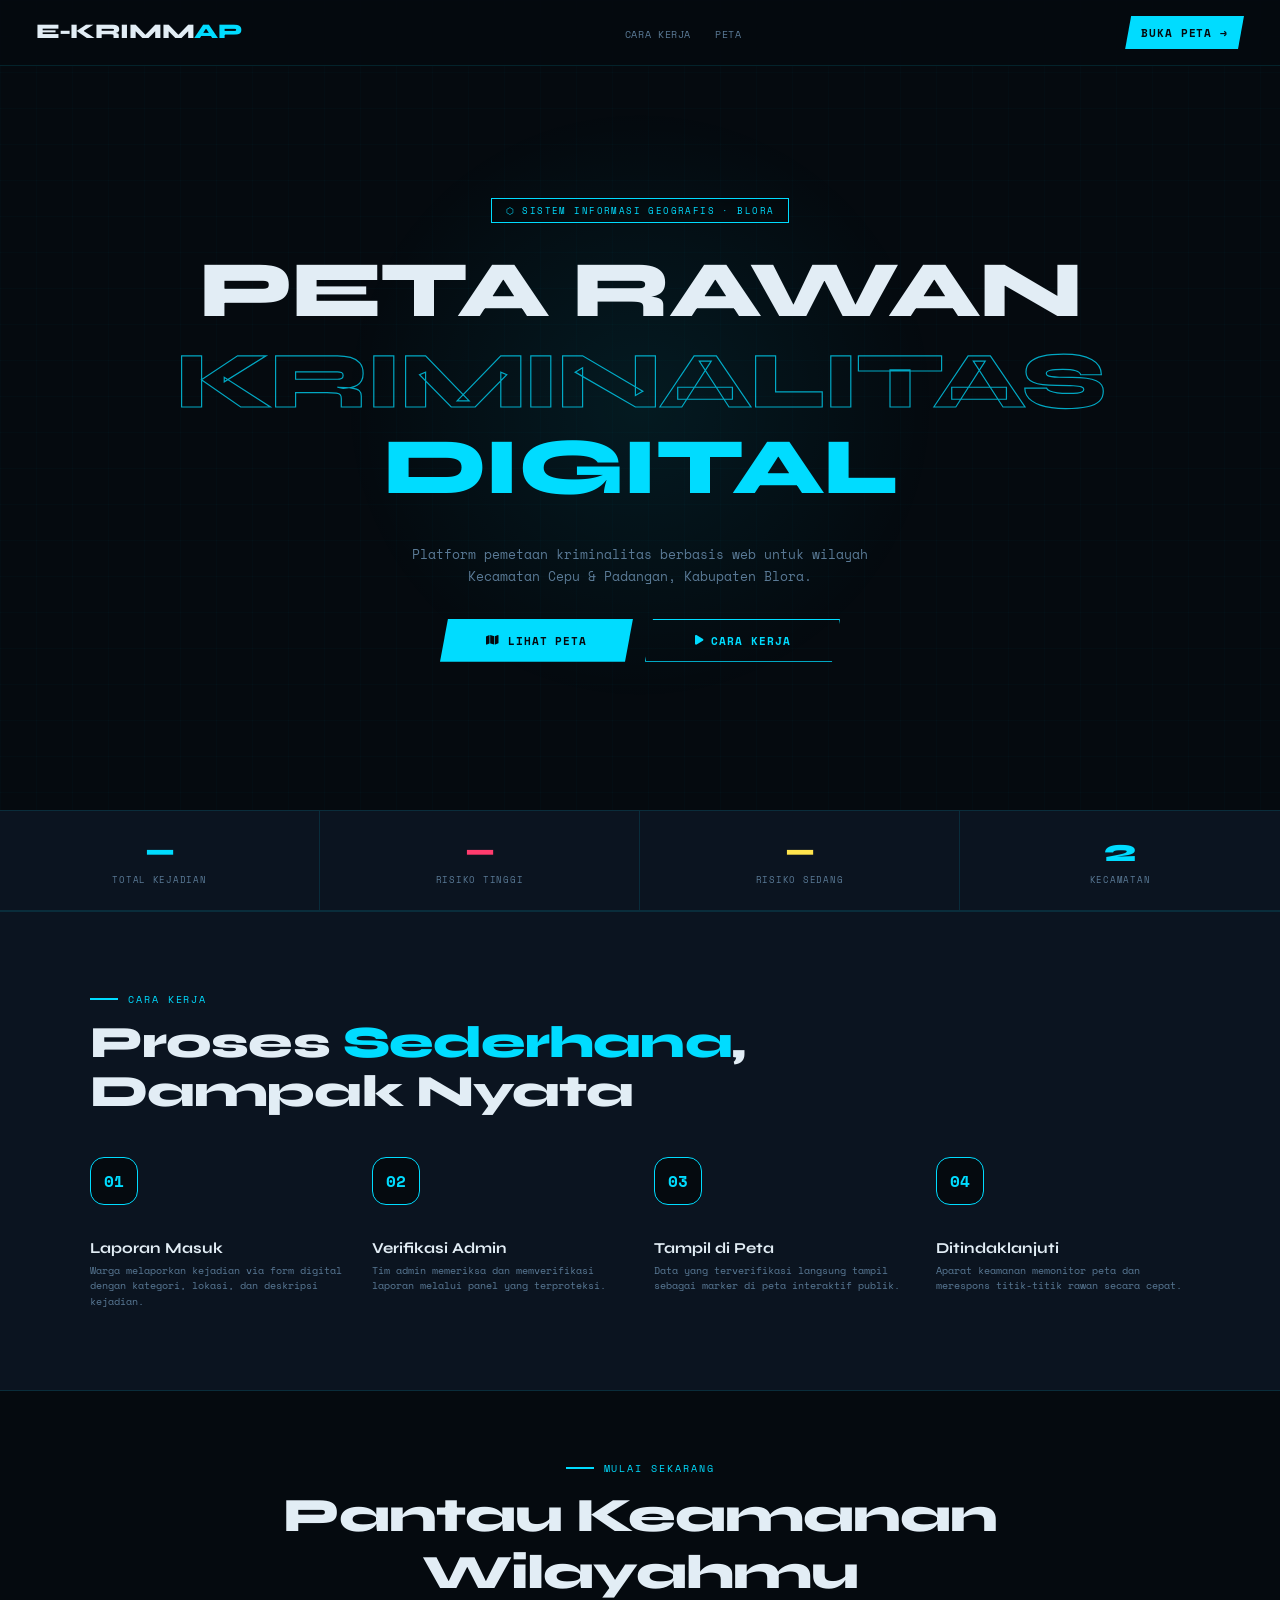
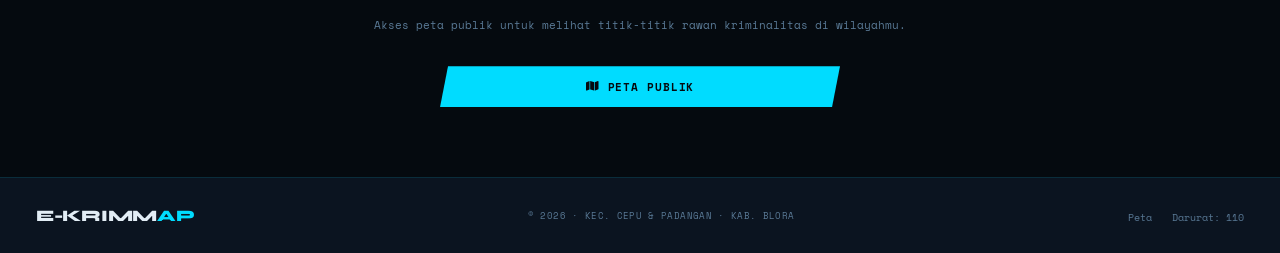
==== commit 06894f12: "Update index.html" ====
--- a/index.html
+++ b/index.html
@@ -157,7 +157,7 @@
   .nav-drawer a:active { background: rgba(0,220,255,0.08); color: var(--accent); }
   .nav-drawer a.accent { color: var(--accent); }
 
-  /* ─── HERO SECTION (FIXED: judul tidak terpotong) ─── */
+  /* ─── HERO SECTION ─── */
   .hero {
     position: relative;
     z-index: 1;
@@ -320,83 +320,6 @@
     width: 42px;
   }
 
-  /* FEATURES */
-  .features {
-    padding: 56px 18px;
-    max-width: 1100px;
-    margin: 0 auto;
-    position: relative;
-    z-index: 1;
-  }
-
-  .section-tag {
-    font-family: 'Space Mono', monospace;
-    font-size: 0.6rem;
-    letter-spacing: 0.2em;
-    color: var(--accent);
-    margin-bottom: 12px;
-    display: flex;
-    align-items: center;
-    gap: 10px;
-  }
-  .section-tag::before {
-    content: '';
-    display: inline-block;
-    width: 28px;
-    height: 2px;
-    background: var(--accent);
-  }
-
-  .section-title {
-    font-size: clamp(1.6rem, 6vw, 2.8rem);
-    font-weight: 800;
-    letter-spacing: -0.02em;
-    line-height: 1.1;
-    margin-bottom: 40px;
-  }
-  .section-title span { color: var(--accent); }
-
-  .features-grid {
-    display: grid;
-    grid-template-columns: 1fr;
-    gap: 14px;
-  }
-
-  .feat-card {
-    background: var(--surface);
-    border: 1px solid var(--border);
-    padding: 22px 18px;
-    position: relative;
-    overflow: hidden;
-    transition: all 0.2s;
-    border-radius: 8px;
-  }
-  .feat-card:active { background: var(--surface2); transform: scale(0.99); }
-  .feat-icon {
-    width: 44px;
-    height: 44px;
-    display: flex;
-    align-items: center;
-    justify-content: center;
-    margin-bottom: 18px;
-    font-size: 1.2rem;
-    color: var(--accent);
-    background: rgba(0,220,255,0.08);
-    border: 1px solid var(--border);
-    border-radius: 12px;
-  }
-  .feat-title {
-    font-size: 0.95rem;
-    font-weight: 700;
-    margin-bottom: 8px;
-  }
-  .feat-desc {
-    font-family: 'Space Mono', monospace;
-    font-size: 0.62rem;
-    color: var(--muted);
-    line-height: 1.7;
-  }
-
   /* HOW IT WORKS */
   .how {
     padding: 56px 18px;
@@ -407,6 +330,33 @@
     z-index: 1;
   }
   .how-inner { max-width: 1100px; margin: 0 auto; }
+
+  .section-tag {
+    font-family: 'Space Mono', monospace;
+    font-size: 0.6rem;
+    letter-spacing: 0.2em;
+    color: var(--accent);
+    margin-bottom: 12px;
+    display: flex;
+    align-items: center;
+    gap: 10px;
+  }
+  .section-tag::before {
+    content: '';
+    display: inline-block;
+    width: 28px;
+    height: 2px;
+    background: var(--accent);
+  }
+
+  .section-title {
+    font-size: clamp(1.6rem, 6vw, 2.8rem);
+    font-weight: 800;
+    letter-spacing: -0.02em;
+    line-height: 1.1;
+    margin-bottom: 40px;
+  }
+  .section-title span { color: var(--accent); }
 
   .steps {
     display: flex;
@@ -526,9 +476,6 @@
     .stat-item { border-bottom: none; }
     .stat-item:nth-child(2n) { border-right: 1px solid var(--border); }
     .stat-item:last-child { border-right: none; }
-    .features { padding: 80px 36px; }
-    .features-grid { grid-template-columns: repeat(3, 1fr); gap: 2px; }
-    .feat-card { border-radius: 0; }
     .how { padding: 80px 36px; }
     .steps {
       flex-direction: row;
@@ -549,7 +496,7 @@
     }
   }
 
-  /* MOBILE ONLY: judul tidak terpotong, pastikan padding + line-height */
+  /* MOBILE ONLY */
   @media (max-width: 639px) {
     .nav-links, .nav-cta { display: none; }
     .nav-hamburger { display: flex; }
@@ -579,11 +526,9 @@
       padding: 11px 12px;
       font-size: 0.65rem;
     }
-    .feat-card { border-radius: 12px; }
     .step-num { width: 44px; height: 44px; min-width: 44px; }
   }
 
-  /* untuk ponsel dengan notch & landscape kecil */
   @media (max-height: 700px) and (max-width: 639px) {
     .hero { padding: 80px 16px 40px; min-height: auto; }
     .hero-title { font-size: 1.9rem; }
@@ -596,11 +541,10 @@
 </head>
 <body>
 
-<!-- NAVIGATION -->
+<!-- NAVIGATION (Admin Panel link dihilangkan dari drawer & desktop) -->
 <nav>
   <div class="nav-logo">E-KRIMM<span>AP</span></div>
   <ul class="nav-links">
-    <li><a href="#fitur">FITUR</a></li>
     <li><a href="#cara-kerja">CARA KERJA</a></li>
     <li><a href="public/index.html">PETA</a></li>
   </ul>
@@ -610,15 +554,13 @@
   </button>
 </nav>
 
-<!-- MOBILE DRAWER -->
+<!-- MOBILE DRAWER (Tanpa Admin Panel) -->
 <div class="nav-drawer" id="navDrawer">
-  <a href="#fitur" onclick="closeDrawer()"><i class="fas fa-star fa-fw"></i> Fitur Unggulan</a>
   <a href="#cara-kerja" onclick="closeDrawer()"><i class="fas fa-circle-info fa-fw"></i> Cara Kerja</a>
   <a href="public/index.html"><i class="fas fa-map fa-fw"></i> Peta Publik</a>
-  <a href="admin/admin.html" class="accent"><i class="fas fa-lock fa-fw"></i> Admin Panel</a>
 </div>
 
-<!-- HERO SECTION - JUDUL TIDAK TERPOTONG -->
+<!-- HERO SECTION -->
 <section class="hero">
   <div class="hero-badge">⬡ SISTEM INFORMASI GEOGRAFIS · BLORA</div>
   <h1 class="hero-title">
@@ -659,21 +601,7 @@
   </div>
 </section>
 
-<!-- FEATURES -->
-<section class="features" id="fitur">
-  <div class="section-tag">FITUR UTAMA</div>
-  <h2 class="section-title">Dirancang untuk<br><span>Keamanan Wilayah</span></h2>
-  <div class="features-grid">
-    <div class="feat-card"><div class="feat-icon"><i class="fas fa-map-location-dot"></i></div><div class="feat-title">Peta Interaktif</div><div class="feat-desc">Visualisasi titik kriminalitas real-time dengan marker berwarna berdasarkan tingkat risiko.</div></div>
-    <div class="feat-card"><div class="feat-icon"><i class="fas fa-flag"></i></div><div class="feat-title">Laporan Warga</div><div class="feat-desc">Warga dapat melaporkan kejadian via form digital lengkap dengan koordinat & kategori.</div></div>
-    <div class="feat-card"><div class="feat-icon"><i class="fas fa-chart-pie"></i></div><div class="feat-title">Statistik</div><div class="feat-desc">Dashboard statistik dengan grafik distribusi kategori dan sebaran kecamatan.</div></div>
-    <div class="feat-card"><div class="feat-icon"><i class="fas fa-shield-halved"></i></div><div class="feat-title">Admin Panel</div><div class="feat-desc">Panel terproteksi untuk verifikasi laporan dan manajemen data kejadian.</div></div>
-    <div class="feat-card"><div class="feat-icon"><i class="fas fa-bell"></i></div><div class="feat-title">Notifikasi Live</div><div class="feat-desc">Notifikasi real-time saat ada laporan baru masuk di wilayah yang dipantau.</div></div>
-    <div class="feat-card"><div class="feat-icon"><i class="fas fa-mobile-screen"></i></div><div class="feat-title">Mobile Friendly</div><div class="feat-desc">Antarmuka responsif optimal di smartphone, tablet, hingga desktop.</div></div>
-  </div>
-</section>
-
-<!-- HOW IT WORKS -->
+<!-- HOW IT WORKS (Fitur Utama dihapus) -->
 <section class="how" id="cara-kerja">
   <div class="how-inner">
     <div class="section-tag">CARA KERJA</div>
@@ -687,14 +615,13 @@
   </div>
 </section>
 
-<!-- CALL TO ACTION -->
+<!-- CALL TO ACTION (Tombol Admin Panel dihilangkan) -->
 <section class="cta-section">
   <div class="section-tag">MULAI SEKARANG</div>
   <h2 class="cta-title">Pantau Keamanan<br>Wilayahmu</h2>
-  <p class="cta-sub">Akses peta publik atau masuk ke panel admin<br>untuk mengelola data kriminalitas.</p>
+  <p class="cta-sub">Akses peta publik untuk melihat titik-titik rawan kriminalitas di wilayahmu.</p>
   <div class="hero-actions">
     <a href="public/index.html" class="btn-primary"><i class="fas fa-map"></i> PETA PUBLIK</a>
-    <a href="admin/admin.html" class="btn-secondary"><i class="fas fa-lock"></i> ADMIN PANEL</a>
   </div>
 </section>
 
@@ -704,7 +631,6 @@
   <div class="footer-copy">© 2026 · KEC. CEPU & PADANGAN · KAB. BLORA</div>
   <ul class="footer-links">
     <li><a href="public/index.html">Peta</a></li>
-    <li><a href="admin/admin.html">Admin</a></li>
     <li><a href="tel:110">Darurat: 110</a></li>
   </ul>
 </footer>
@@ -764,7 +690,7 @@
   if (statsBar) statsObserver.observe(statsBar);
 
   // scroll reveal
-  const revealItems = document.querySelectorAll('.feat-card, .step');
+  const revealItems = document.querySelectorAll('.step');
   const scrollObserver = new IntersectionObserver((entries) => {
     entries.forEach(entry => {
       if (entry.isIntersecting) {
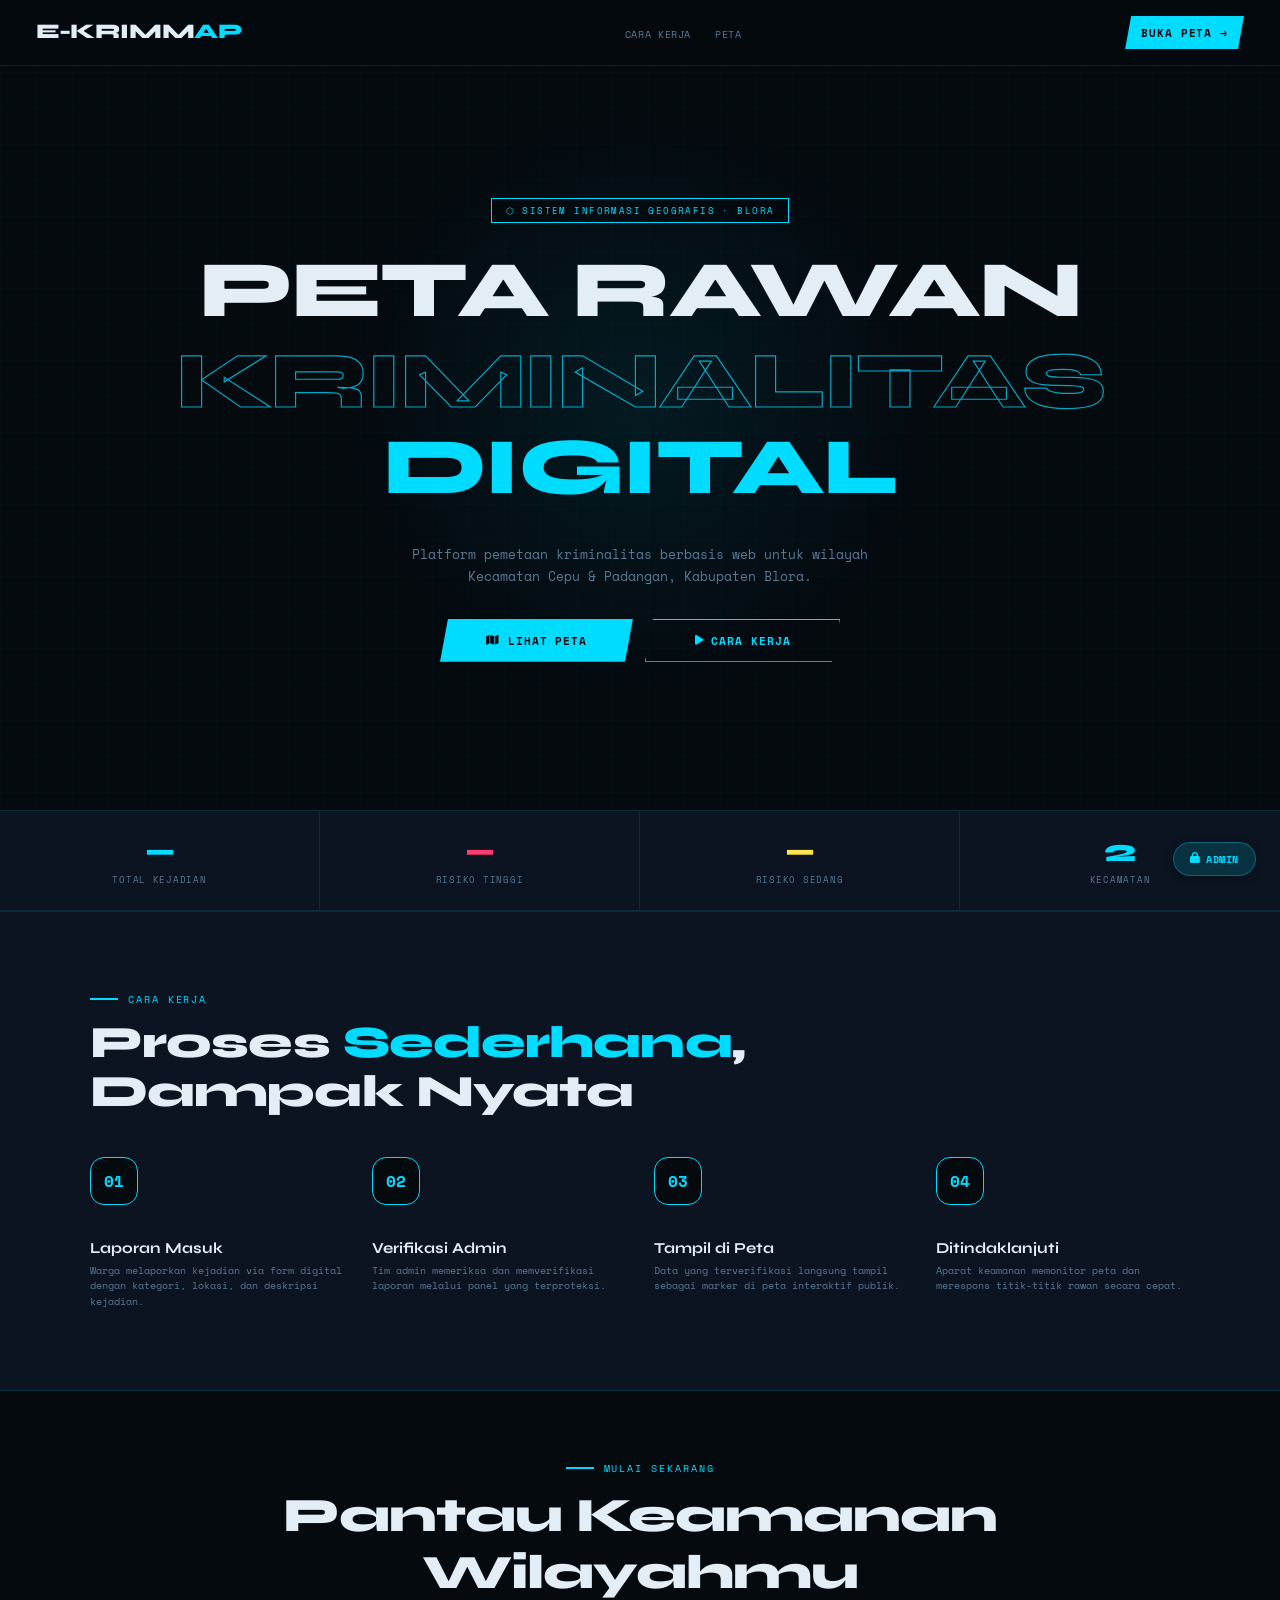
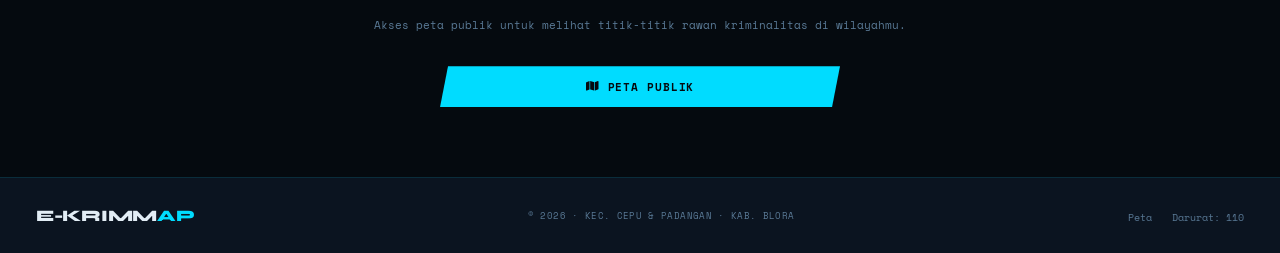
==== commit 1dbea298: "Update index.html" ====
--- a/index.html
+++ b/index.html
@@ -433,6 +433,7 @@
     align-items: center;
     gap: 14px;
     text-align: center;
+    position: relative;
   }
   .footer-logo { font-size: 1rem; font-weight: 800; letter-spacing: -0.3px; }
   .footer-logo span { color: var(--accent); }
@@ -457,6 +458,39 @@
     padding: 5px 0;
   }
   .footer-links a:active { color: var(--accent); }
+
+  /* ─── TOMBOL ADMIN PANEL KECIL (pojok kanan bawah) ─── */
+  .admin-mini-btn {
+    position: fixed;
+    bottom: 20px;
+    right: 20px;
+    z-index: 200;
+    background: rgba(0,220,255,0.15);
+    backdrop-filter: blur(8px);
+    border: 1px solid rgba(0,220,255,0.3);
+    border-radius: 40px;
+    padding: 8px 14px;
+    font-family: 'Space Mono', monospace;
+    font-size: 0.6rem;
+    font-weight: 600;
+    color: var(--accent);
+    text-decoration: none;
+    letter-spacing: 0.05em;
+    display: flex;
+    align-items: center;
+    gap: 6px;
+    transition: all 0.2s ease;
+    cursor: pointer;
+    box-shadow: 0 2px 8px rgba(0,0,0,0.3);
+  }
+  .admin-mini-btn i {
+    font-size: 0.7rem;
+  }
+  .admin-mini-btn:hover, .admin-mini-btn:active {
+    background: rgba(0,220,255,0.3);
+    border-color: var(--accent);
+    transform: scale(1.02);
+  }
 
   /* animasi */
   @keyframes fadeUp {
@@ -494,6 +528,12 @@
       padding: 28px 36px;
       text-align: left;
     }
+    .admin-mini-btn {
+      bottom: 24px;
+      right: 24px;
+      padding: 8px 16px;
+      font-size: 0.65rem;
+    }
   }
 
   /* MOBILE ONLY */
@@ -527,6 +567,12 @@
       font-size: 0.65rem;
     }
     .step-num { width: 44px; height: 44px; min-width: 44px; }
+    .admin-mini-btn {
+      bottom: 16px;
+      right: 16px;
+      padding: 6px 12px;
+      font-size: 0.55rem;
+    }
   }
 
   @media (max-height: 700px) and (max-width: 639px) {
@@ -541,7 +587,7 @@
 </head>
 <body>
 
-<!-- NAVIGATION (Admin Panel link dihilangkan dari drawer & desktop) -->
+<!-- NAVIGATION -->
 <nav>
   <div class="nav-logo">E-KRIMM<span>AP</span></div>
   <ul class="nav-links">
@@ -554,7 +600,7 @@
   </button>
 </nav>
 
-<!-- MOBILE DRAWER (Tanpa Admin Panel) -->
+<!-- MOBILE DRAWER -->
 <div class="nav-drawer" id="navDrawer">
   <a href="#cara-kerja" onclick="closeDrawer()"><i class="fas fa-circle-info fa-fw"></i> Cara Kerja</a>
   <a href="public/index.html"><i class="fas fa-map fa-fw"></i> Peta Publik</a>
@@ -601,7 +647,7 @@
   </div>
 </section>
 
-<!-- HOW IT WORKS (Fitur Utama dihapus) -->
+<!-- HOW IT WORKS -->
 <section class="how" id="cara-kerja">
   <div class="how-inner">
     <div class="section-tag">CARA KERJA</div>
@@ -615,7 +661,7 @@
   </div>
 </section>
 
-<!-- CALL TO ACTION (Tombol Admin Panel dihilangkan) -->
+<!-- CALL TO ACTION -->
 <section class="cta-section">
   <div class="section-tag">MULAI SEKARANG</div>
   <h2 class="cta-title">Pantau Keamanan<br>Wilayahmu</h2>
@@ -634,6 +680,11 @@
     <li><a href="tel:110">Darurat: 110</a></li>
   </ul>
 </footer>
+
+<!-- TOMBOL ADMIN PANEL KECIL (pojok kanan bawah) -->
+<a href="admin/admin.html" class="admin-mini-btn">
+  <i class="fas fa-lock"></i> ADMIN
+</a>
 
 <script>
   // Drawer
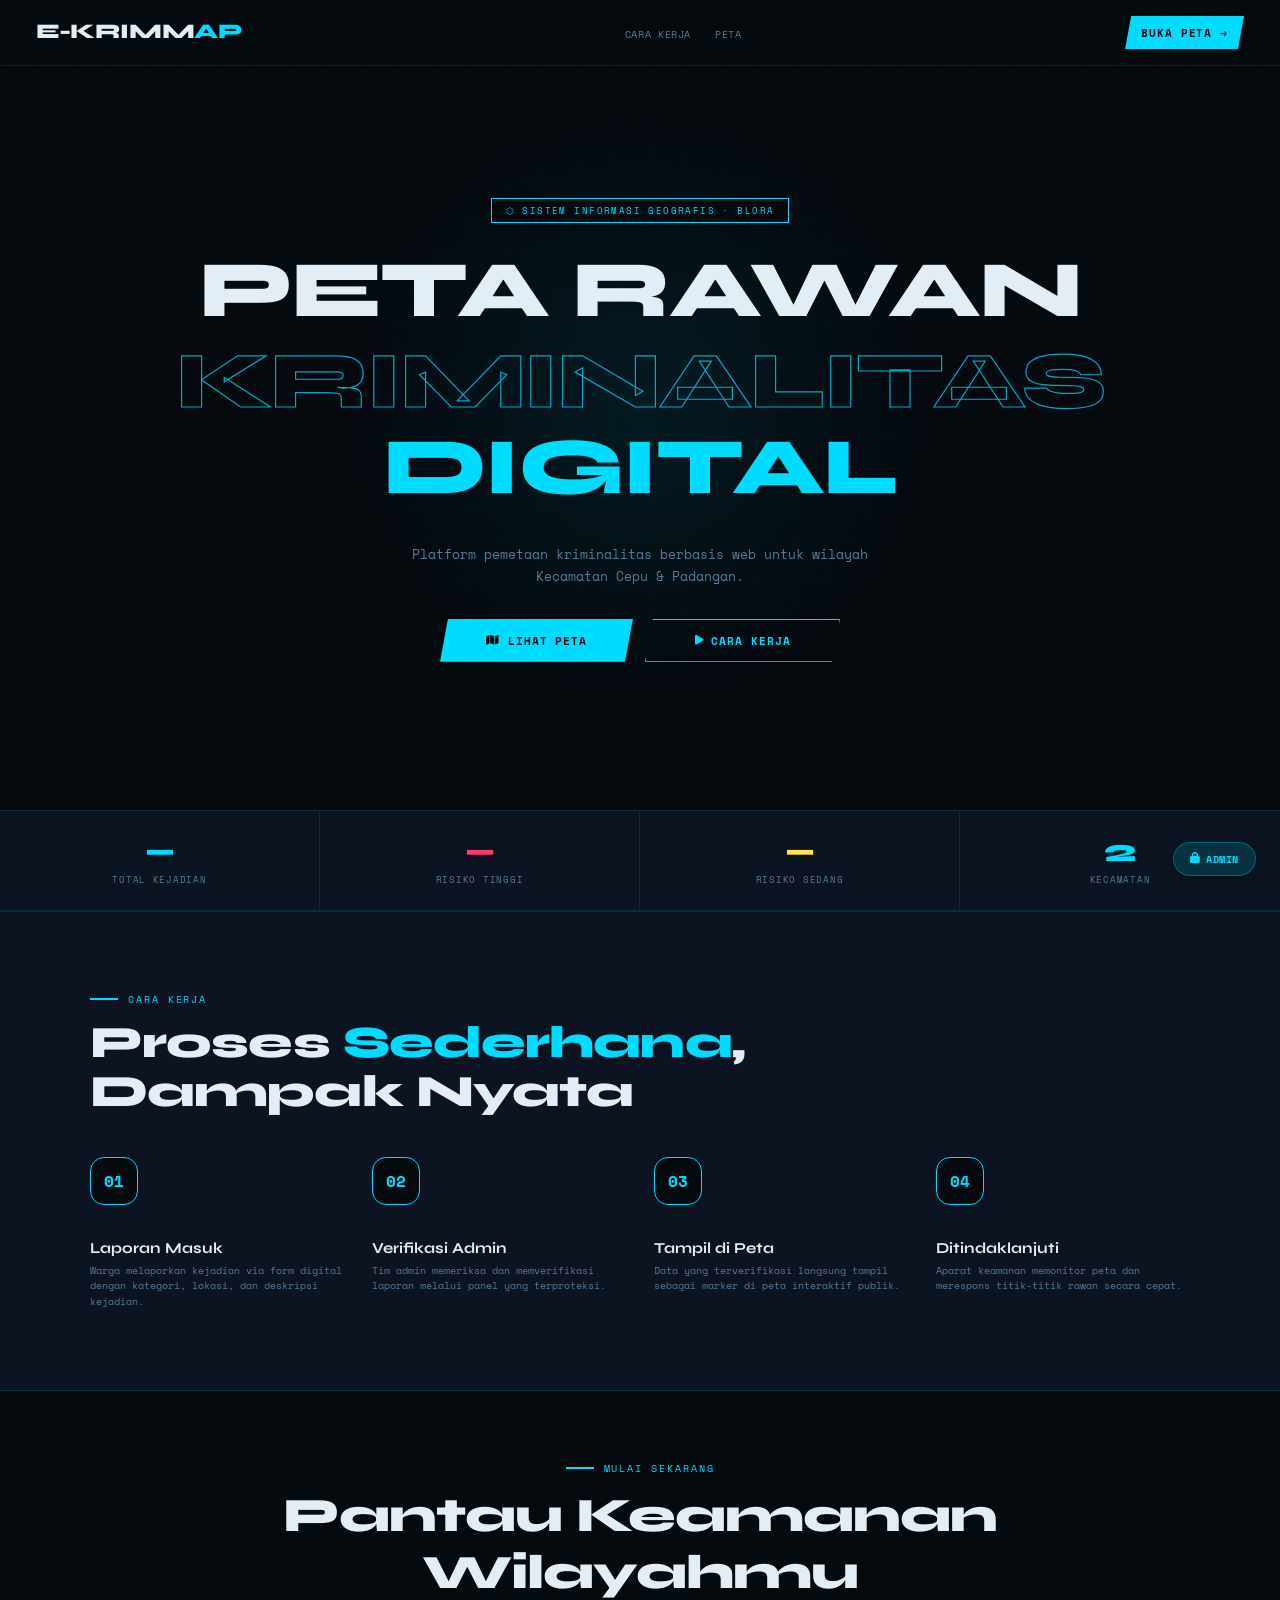
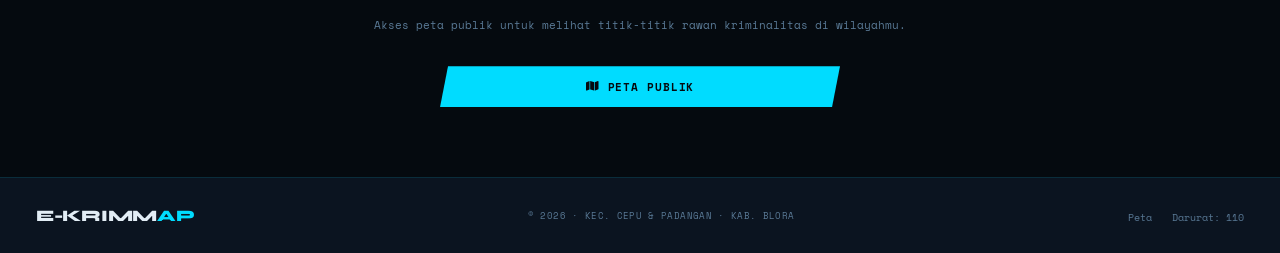
==== commit f63f9e08: "Update index.html" ====
--- a/index.html
+++ b/index.html
@@ -615,7 +615,7 @@
     <span class="accent-word">DIGITAL</span>
   </h1>
   <p class="hero-sub">
-    Platform pemetaan kriminalitas berbasis web untuk wilayah Kecamatan Cepu & Padangan, Kabupaten Blora.
+    Platform pemetaan kriminalitas berbasis web untuk wilayah Kecamatan Cepu & Padangan.
   </p>
   <div class="hero-actions">
     <a href="public/index.html" class="btn-primary">
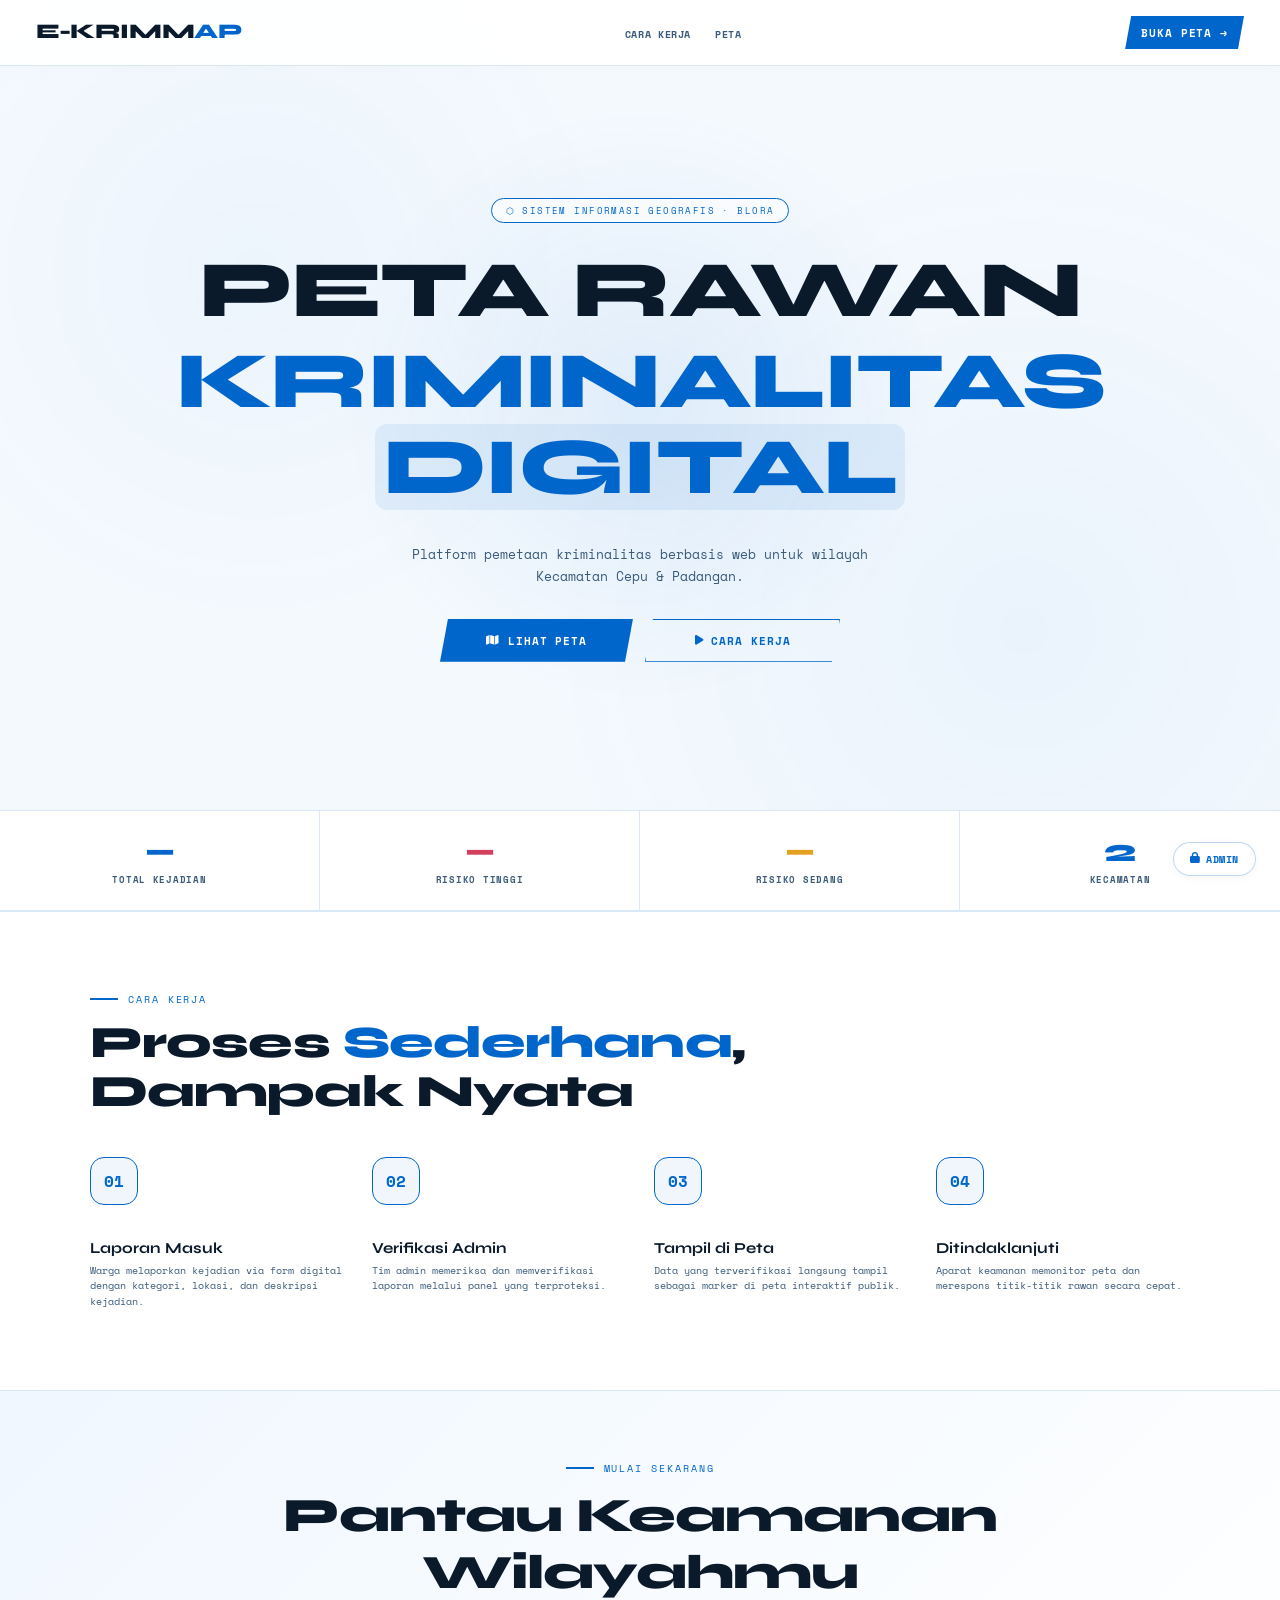
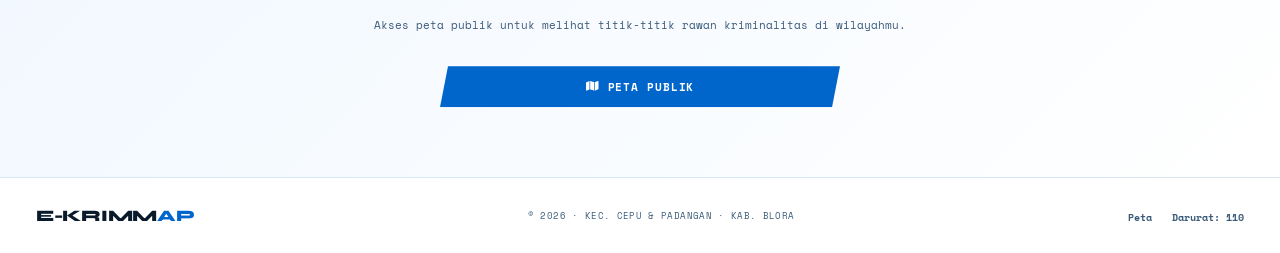
==== commit c11b7bc8: "Update index.html" ====
--- a/index.html
+++ b/index.html
@@ -1,589 +1,604 @@
 <!DOCTYPE html>
 <html lang="id">
 <head>
-<meta charset="UTF-8">
-<meta name="viewport" content="width=device-width, initial-scale=1.0, maximum-scale=1.0, user-scalable=yes, viewport-fit=cover">
-<title>E-KRIMMAP — Peta Kriminalitas Digital | Mobile First</title>
-<link href="https://fonts.googleapis.com/css2?family=Syne:wght@400;600;700;800&family=Space+Mono:wght@400;700&display=swap" rel="stylesheet">
-<link rel="stylesheet" href="https://cdnjs.cloudflare.com/ajax/libs/font-awesome/6.4.0/css/all.min.css">
-<style>
-  /* reset & variabel */
-  *, *::before, *::after { box-sizing: border-box; margin: 0; padding: 0; }
-
-  :root {
-    --bg: #050a0f;
-    --surface: #0b1420;
-    --surface2: #0f1d2e;
-    --border: rgba(0,220,255,0.12);
-    --accent: #00dcff;
-    --accent2: #ff3c6e;
-    --accent3: #ffe44d;
-    --text: #e2edf5;
-    --muted: #5a7a96;
-    --glow: 0 0 30px rgba(0,220,255,0.25);
-    --safe-bottom: env(safe-area-inset-bottom, 0px);
-  }
-
-  html { scroll-behavior: smooth; }
-
-  body {
-    font-family: 'Syne', sans-serif;
-    background: var(--bg);
-    color: var(--text);
-    overflow-x: hidden;
-    -webkit-tap-highlight-color: transparent;
-  }
-
-  /* subtle pattern */
-  body::before {
-    content: '';
-    position: fixed;
-    inset: 0;
-    background-image: linear-gradient(rgba(0,220,255,0.02) 1px, transparent 1px),
-                      linear-gradient(90deg, rgba(0,220,255,0.02) 1px, transparent 1px);
-    background-size: 36px 36px;
-    pointer-events: none;
-    z-index: 0;
-  }
-
-  /* ─── NAVBAR (mobile-optimized) ─── */
-  nav {
-    position: fixed;
-    top: 0; left: 0; right: 0;
-    z-index: 100;
-    display: flex;
-    align-items: center;
-    justify-content: space-between;
-    padding: 12px 18px;
-    background: rgba(5,10,15,0.94);
-    backdrop-filter: blur(18px);
-    border-bottom: 1px solid var(--border);
-    transition: padding 0.2s;
-  }
-
-  .nav-logo {
-    font-size: 1.3rem;
-    font-weight: 800;
-    letter-spacing: -0.02em;
-    line-height: 1;
-  }
-  .nav-logo span { color: var(--accent); }
-
-  .nav-links {
-    display: flex;
-    gap: 1.5rem;
-    list-style: none;
-  }
-  .nav-links a {
-    font-family: 'Space Mono', monospace;
-    font-size: 0.65rem;
-    color: var(--muted);
-    text-decoration: none;
-    letter-spacing: 0.06em;
-    font-weight: 500;
-    transition: color 0.2s;
-  }
-  .nav-links a:hover, .nav-links a:active { color: var(--accent); }
-
-  .nav-cta {
-    font-family: 'Space Mono', monospace;
-    font-size: 0.7rem;
-    font-weight: 700;
-    letter-spacing: 0.08em;
-    color: var(--bg);
-    background: var(--accent);
-    border: none;
-    padding: 8px 16px;
-    cursor: pointer;
-    text-decoration: none;
-    white-space: nowrap;
-    clip-path: polygon(6px 0%, 100% 0%, calc(100% - 6px) 100%, 0% 100%);
-    transition: opacity 0.2s, transform 0.05s;
-    display: inline-block;
-  }
-  .nav-cta:active { opacity: 0.75; transform: scale(0.97); }
-
-  /* hamburger (mobile) */
-  .nav-hamburger {
-    display: none;
-    flex-direction: column;
-    gap: 5px;
-    background: none;
-    border: none;
-    cursor: pointer;
-    padding: 8px 4px;
-    z-index: 102;
-  }
-  .nav-hamburger span {
-    display: block;
-    width: 24px;
-    height: 2px;
-    background: var(--accent);
-    border-radius: 4px;
-    transition: all 0.25s ease;
-  }
-
-  .nav-drawer {
-    display: none;
-    position: fixed;
-    top: 56px;
-    left: 0;
-    right: 0;
-    background: rgba(5,10,15,0.98);
-    backdrop-filter: blur(16px);
-    border-bottom: 1px solid var(--border);
-    padding: 18px 20px 22px;
-    z-index: 99;
-    flex-direction: column;
-    gap: 4px;
-    box-shadow: 0 12px 24px rgba(0,0,0,0.5);
-  }
-  .nav-drawer.open { display: flex; }
-  .nav-drawer a {
-    font-family: 'Space Mono', monospace;
-    font-size: 0.85rem;
-    font-weight: 500;
-    color: var(--muted);
-    text-decoration: none;
-    letter-spacing: 0.08em;
-    padding: 14px 8px;
-    border-bottom: 1px solid rgba(0,220,255,0.1);
-    display: flex;
-    align-items: center;
-    gap: 12px;
-    transition: color 0.2s, background 0.1s;
-    border-radius: 8px;
-  }
-  .nav-drawer a:active { background: rgba(0,220,255,0.08); color: var(--accent); }
-  .nav-drawer a.accent { color: var(--accent); }
-
-  /* ─── HERO SECTION ─── */
-  .hero {
-    position: relative;
-    z-index: 1;
-    min-height: 100svh;
-    display: flex;
-    flex-direction: column;
-    align-items: center;
-    justify-content: center;
-    text-align: center;
-    padding: 100px 20px 70px;
-    margin-top: 0;
-    overflow: visible;
-  }
-
-  /* radial glow */
-  .hero::before {
-    content: '';
-    position: absolute;
-    top: 50%; left: 50%;
-    transform: translate(-50%, -50%);
-    width: min(600px, 90vw);
-    height: min(600px, 90vw);
-    background: radial-gradient(circle, rgba(0,220,255,0.08) 0%, transparent 70%);
-    pointer-events: none;
-  }
-
-  .hero-badge {
-    font-family: 'Space Mono', monospace;
-    font-size: 0.55rem;
-    letter-spacing: 0.16em;
-    color: var(--accent);
-    border: 1px solid var(--accent);
-    padding: 5px 14px;
-    margin-bottom: 24px;
-    display: inline-block;
-    animation: fadeUp 0.5s ease both;
-    background: rgba(0,0,0,0.2);
-    backdrop-filter: blur(4px);
-  }
-
-  .hero-title {
-    font-size: clamp(2rem, 11vw, 5rem);
-    font-weight: 800;
-    line-height: 1.08;
-    letter-spacing: -0.02em;
-    margin-bottom: 16px;
-    animation: fadeUp 0.5s 0.08s ease both;
-    word-break: keep-all;
-    max-width: 95vw;
-  }
-
-  /* baris kedua dengan outline unik */
-  .hero-title .line2 {
-    display: block;
-    color: transparent;
-    -webkit-text-stroke: 1.2px rgba(0,220,255,0.75);
-    text-stroke: 1px rgba(0,220,255,0.75);
-    margin-top: 4px;
-  }
-  .hero-title .accent-word { 
-    color: var(--accent);
-    display: inline-block;
-  }
-
-  .hero-sub {
-    font-family: 'Space Mono', monospace;
-    font-size: 0.72rem;
-    color: var(--muted);
-    max-width: 340px;
-    line-height: 1.65;
-    margin: 18px auto 32px;
-    animation: fadeUp 0.5s 0.16s ease both;
-    padding: 0 6px;
-  }
-
-  .hero-actions {
-    display: flex;
-    gap: 12px;
-    flex-wrap: wrap;
-    justify-content: center;
-    animation: fadeUp 0.5s 0.24s ease both;
-    width: 100%;
-    max-width: 400px;
-    margin: 0 auto;
-  }
-
-  .btn-primary, .btn-secondary {
-    font-family: 'Space Mono', monospace;
-    font-size: 0.7rem;
-    font-weight: 700;
-    letter-spacing: 0.08em;
-    padding: 12px 18px;
-    cursor: pointer;
-    text-decoration: none;
-    display: inline-flex;
-    align-items: center;
-    justify-content: center;
-    gap: 8px;
-    clip-path: polygon(8px 0%, 100% 0%, calc(100% - 8px) 100%, 0% 100%);
-    transition: all 0.2s ease;
-    flex: 1;
-    min-width: 130px;
-    text-align: center;
-    touch-action: manipulation;
-  }
-  .btn-primary {
-    color: var(--bg);
-    background: var(--accent);
-    border: none;
-  }
-  .btn-primary:active { opacity: 0.85; transform: scale(0.97); }
-  .btn-secondary {
-    color: var(--accent);
-    background: transparent;
-    border: 1px solid var(--accent);
-  }
-  .btn-secondary:active { background: rgba(0,220,255,0.12); transform: scale(0.97); }
-
-  /* ─── STATS BAR ─── */
-  .stats-bar {
-    border-top: 1px solid var(--border);
-    border-bottom: 1px solid var(--border);
-    background: var(--surface);
-    display: grid;
-    grid-template-columns: repeat(2, 1fr);
-    position: relative;
-    z-index: 1;
-  }
-
-  .stat-item {
-    padding: 24px 12px;
-    text-align: center;
-    border-right: 1px solid var(--border);
-    border-bottom: 1px solid var(--border);
-  }
-  .stat-item:nth-child(2n) { border-right: none; }
-  .stat-item:nth-child(3), .stat-item:nth-child(4) { border-bottom: none; }
-
-  .stat-num {
-    font-size: 2rem;
-    font-weight: 800;
-    color: var(--accent);
-    line-height: 1;
-    margin-bottom: 6px;
-    letter-spacing: -0.5px;
-  }
-  .stat-num.red { color: var(--accent2); }
-  .stat-num.yellow { color: var(--accent3); }
-  .stat-label {
-    font-family: 'Space Mono', monospace;
-    font-size: 0.58rem;
-    letter-spacing: 0.08em;
-    color: var(--muted);
-    text-transform: uppercase;
-  }
-  .stat-loading {
-    font-size: 1rem;
-    opacity: 0.5;
-    display: inline-block;
-    width: 42px;
-  }
-
-  /* HOW IT WORKS */
-  .how {
-    padding: 56px 18px;
-    background: var(--surface);
-    border-top: 1px solid var(--border);
-    border-bottom: 1px solid var(--border);
-    position: relative;
-    z-index: 1;
-  }
-  .how-inner { max-width: 1100px; margin: 0 auto; }
-
-  .section-tag {
-    font-family: 'Space Mono', monospace;
-    font-size: 0.6rem;
-    letter-spacing: 0.2em;
-    color: var(--accent);
-    margin-bottom: 12px;
-    display: flex;
-    align-items: center;
-    gap: 10px;
-  }
-  .section-tag::before {
-    content: '';
-    display: inline-block;
-    width: 28px;
-    height: 2px;
-    background: var(--accent);
-  }
-
-  .section-title {
-    font-size: clamp(1.6rem, 6vw, 2.8rem);
-    font-weight: 800;
-    letter-spacing: -0.02em;
-    line-height: 1.1;
-    margin-bottom: 40px;
-  }
-  .section-title span { color: var(--accent); }
-
-  .steps {
-    display: flex;
-    flex-direction: column;
-    gap: 20px;
-    margin-top: 32px;
-  }
-
-  .step {
-    display: flex;
-    gap: 16px;
-    align-items: flex-start;
-    padding: 12px 0;
-    border-bottom: 1px solid rgba(0,220,255,0.1);
-  }
-  .step:last-child { border-bottom: none; }
-
-  .step-num {
-    width: 48px;
-    height: 48px;
-    min-width: 48px;
-    border: 1px solid var(--accent);
-    display: flex;
-    align-items: center;
-    justify-content: center;
-    font-family: 'Space Mono', monospace;
-    font-weight: 800;
-    color: var(--accent);
-    background: var(--bg);
-    border-radius: 14px;
-    flex-shrink: 0;
-  }
-  .step-title {
-    font-size: 0.95rem;
-    font-weight: 700;
-    margin-bottom: 6px;
-  }
-  .step-desc {
-    font-family: 'Space Mono', monospace;
-    font-size: 0.62rem;
-    color: var(--muted);
-    line-height: 1.6;
-  }
-
-  /* CTA */
-  .cta-section {
-    padding: 70px 20px;
-    text-align: center;
-    position: relative;
-    z-index: 1;
-  }
-  .cta-title {
-    font-size: clamp(1.7rem, 7vw, 3rem);
-    font-weight: 800;
-    letter-spacing: -0.02em;
-    margin-bottom: 14px;
-  }
-  .cta-sub {
-    font-family: 'Space Mono', monospace;
-    font-size: 0.7rem;
-    color: var(--muted);
-    margin-bottom: 32px;
-    line-height: 1.7;
-  }
-  .cta-section .section-tag { justify-content: center; }
-
-  /* FOOTER */
-  footer {
-    border-top: 1px solid var(--border);
-    padding: 28px 20px calc(20px + var(--safe-bottom));
-    background: var(--surface);
-    display: flex;
-    flex-direction: column;
-    align-items: center;
-    gap: 14px;
-    text-align: center;
-    position: relative;
-  }
-  .footer-logo { font-size: 1rem; font-weight: 800; letter-spacing: -0.3px; }
-  .footer-logo span { color: var(--accent); }
-  .footer-copy {
-    font-family: 'Space Mono', monospace;
-    font-size: 0.55rem;
-    color: var(--muted);
-    letter-spacing: 0.04em;
-  }
-  .footer-links {
-    display: flex;
-    gap: 20px;
-    list-style: none;
-    flex-wrap: wrap;
-    justify-content: center;
-  }
-  .footer-links a {
-    font-family: 'Space Mono', monospace;
-    font-size: 0.6rem;
-    color: var(--muted);
-    text-decoration: none;
-    padding: 5px 0;
-  }
-  .footer-links a:active { color: var(--accent); }
-
-  /* ─── TOMBOL ADMIN PANEL KECIL (pojok kanan bawah) ─── */
-  .admin-mini-btn {
-    position: fixed;
-    bottom: 20px;
-    right: 20px;
-    z-index: 200;
-    background: rgba(0,220,255,0.15);
-    backdrop-filter: blur(8px);
-    border: 1px solid rgba(0,220,255,0.3);
-    border-radius: 40px;
-    padding: 8px 14px;
-    font-family: 'Space Mono', monospace;
-    font-size: 0.6rem;
-    font-weight: 600;
-    color: var(--accent);
-    text-decoration: none;
-    letter-spacing: 0.05em;
-    display: flex;
-    align-items: center;
-    gap: 6px;
-    transition: all 0.2s ease;
-    cursor: pointer;
-    box-shadow: 0 2px 8px rgba(0,0,0,0.3);
-  }
-  .admin-mini-btn i {
-    font-size: 0.7rem;
-  }
-  .admin-mini-btn:hover, .admin-mini-btn:active {
-    background: rgba(0,220,255,0.3);
-    border-color: var(--accent);
-    transform: scale(1.02);
-  }
-
-  /* animasi */
-  @keyframes fadeUp {
-    from { opacity: 0; transform: translateY(18px); }
-    to   { opacity: 1; transform: translateY(0); }
-  }
-
-  /* DESKTOP */
-  @media (min-width: 640px) {
-    nav { padding: 16px 36px; }
-    .nav-hamburger { display: none !important; }
-    .nav-links { display: flex !important; }
-    .nav-cta { display: inline-block; }
-    .hero { padding: 130px 32px 80px; min-height: 90vh; }
-    .hero-sub { max-width: 500px; font-size: 0.8rem; }
-    .stats-bar { grid-template-columns: repeat(4, 1fr); }
-    .stat-item { border-bottom: none; }
-    .stat-item:nth-child(2n) { border-right: 1px solid var(--border); }
-    .stat-item:last-child { border-right: none; }
-    .how { padding: 80px 36px; }
+  <meta charset="UTF-8">
+  <meta name="viewport" content="width=device-width, initial-scale=1.0, maximum-scale=1.0, user-scalable=yes, viewport-fit=cover">
+  <title>E-KRIMMAP · Peta Kriminalitas Digital</title>
+  <link href="https://fonts.googleapis.com/css2?family=Syne:wght@400;600;700;800&family=Space+Mono:wght@400;700&display=swap" rel="stylesheet">
+  <link rel="stylesheet" href="https://cdnjs.cloudflare.com/ajax/libs/font-awesome/6.4.0/css/all.min.css">
+  <style>
+    /* reset & variabel – tema CERAH */
+    *, *::before, *::after { box-sizing: border-box; margin: 0; padding: 0; }
+
+    :root {
+      --bg: #f4f9fe;
+      --surface: #ffffff;
+      --surface2: #e8f0fa;
+      --border: rgba(0, 100, 200, 0.15);
+      --accent: #0066cc;
+      --accent2: #d43f5c;
+      --accent3: #e6a020;
+      --text: #0b1a2b;
+      --muted: #3a5a7a;
+      --glow: 0 0 30px rgba(0, 102, 204, 0.15);
+      --safe-bottom: env(safe-area-inset-bottom, 0px);
+    }
+
+    html { scroll-behavior: smooth; }
+
+    body {
+      font-family: 'Syne', sans-serif;
+      background: var(--bg);
+      color: var(--text);
+      overflow-x: hidden;
+      -webkit-tap-highlight-color: transparent;
+    }
+
+    /* soft pattern */
+    body::before {
+      content: '';
+      position: fixed;
+      inset: 0;
+      background-image: 
+        radial-gradient(circle at 20% 30%, rgba(0,102,204,0.03) 0%, transparent 30%),
+        radial-gradient(circle at 80% 70%, rgba(0,102,204,0.04) 0%, transparent 40%);
+      pointer-events: none;
+      z-index: 0;
+    }
+
+    /* ─── NAVBAR (mobile-optimized) ─── */
+    nav {
+      position: fixed;
+      top: 0; left: 0; right: 0;
+      z-index: 100;
+      display: flex;
+      align-items: center;
+      justify-content: space-between;
+      padding: 12px 18px;
+      background: rgba(255,255,255,0.92);
+      backdrop-filter: blur(14px);
+      border-bottom: 1px solid var(--border);
+      transition: padding 0.2s;
+      box-shadow: 0 2px 12px rgba(0,0,0,0.02);
+    }
+
+    .nav-logo {
+      font-size: 1.3rem;
+      font-weight: 800;
+      letter-spacing: -0.02em;
+      line-height: 1;
+      color: var(--text);
+    }
+    .nav-logo span { color: var(--accent); }
+
+    .nav-links {
+      display: flex;
+      gap: 1.5rem;
+      list-style: none;
+    }
+    .nav-links a {
+      font-family: 'Space Mono', monospace;
+      font-size: 0.65rem;
+      color: var(--muted);
+      text-decoration: none;
+      letter-spacing: 0.06em;
+      font-weight: 600;
+      transition: color 0.2s;
+    }
+    .nav-links a:hover, .nav-links a:active { color: var(--accent); }
+
+    .nav-cta {
+      font-family: 'Space Mono', monospace;
+      font-size: 0.7rem;
+      font-weight: 700;
+      letter-spacing: 0.08em;
+      color: #fff;
+      background: var(--accent);
+      border: none;
+      padding: 8px 16px;
+      cursor: pointer;
+      text-decoration: none;
+      white-space: nowrap;
+      clip-path: polygon(6px 0%, 100% 0%, calc(100% - 6px) 100%, 0% 100%);
+      transition: opacity 0.2s, transform 0.05s;
+      display: inline-block;
+      box-shadow: 0 2px 8px rgba(0,102,204,0.2);
+    }
+    .nav-cta:active { opacity: 0.8; transform: scale(0.97); }
+
+    .nav-hamburger {
+      display: none;
+      flex-direction: column;
+      gap: 5px;
+      background: none;
+      border: none;
+      cursor: pointer;
+      padding: 8px 4px;
+      z-index: 102;
+    }
+    .nav-hamburger span {
+      display: block;
+      width: 24px;
+      height: 2px;
+      background: var(--accent);
+      border-radius: 4px;
+      transition: all 0.25s ease;
+    }
+
+    .nav-drawer {
+      display: none;
+      position: fixed;
+      top: 56px;
+      left: 0;
+      right: 0;
+      background: rgba(255,255,255,0.98);
+      backdrop-filter: blur(14px);
+      border-bottom: 1px solid var(--border);
+      padding: 18px 20px 22px;
+      z-index: 99;
+      flex-direction: column;
+      gap: 4px;
+      box-shadow: 0 12px 24px rgba(0,0,0,0.04);
+    }
+    .nav-drawer.open { display: flex; }
+    .nav-drawer a {
+      font-family: 'Space Mono', monospace;
+      font-size: 0.85rem;
+      font-weight: 500;
+      color: var(--muted);
+      text-decoration: none;
+      letter-spacing: 0.08em;
+      padding: 14px 8px;
+      border-bottom: 1px solid rgba(0,102,204,0.08);
+      display: flex;
+      align-items: center;
+      gap: 12px;
+      transition: color 0.2s, background 0.1s;
+      border-radius: 8px;
+    }
+    .nav-drawer a:active { background: rgba(0,102,204,0.06); color: var(--accent); }
+    .nav-drawer a.accent { color: var(--accent); }
+
+    /* ─── HERO SECTION ─── */
+    .hero {
+      position: relative;
+      z-index: 1;
+      min-height: 100svh;
+      display: flex;
+      flex-direction: column;
+      align-items: center;
+      justify-content: center;
+      text-align: center;
+      padding: 100px 20px 70px;
+      margin-top: 0;
+      overflow: visible;
+    }
+
+    .hero::before {
+      content: '';
+      position: absolute;
+      top: 50%; left: 50%;
+      transform: translate(-50%, -50%);
+      width: min(600px, 90vw);
+      height: min(600px, 90vw);
+      background: radial-gradient(circle, rgba(0,102,204,0.08) 0%, transparent 70%);
+      pointer-events: none;
+    }
+
+    .hero-badge {
+      font-family: 'Space Mono', monospace;
+      font-size: 0.55rem;
+      letter-spacing: 0.16em;
+      color: var(--accent);
+      border: 1px solid var(--accent);
+      padding: 5px 14px;
+      margin-bottom: 24px;
+      display: inline-block;
+      animation: fadeUp 0.5s ease both;
+      background: rgba(255,255,255,0.6);
+      backdrop-filter: blur(4px);
+      border-radius: 40px;
+    }
+
+    .hero-title {
+      font-size: clamp(2rem, 11vw, 5rem);
+      font-weight: 800;
+      line-height: 1.08;
+      letter-spacing: -0.02em;
+      margin-bottom: 16px;
+      animation: fadeUp 0.5s 0.08s ease both;
+      word-break: keep-all;
+      max-width: 95vw;
+      color: var(--text);
+    }
+
+    .hero-title .line2 {
+      display: block;
+      color: var(--accent);
+      -webkit-text-stroke: 0;
+      text-stroke: 0;
+      margin-top: 4px;
+    }
+    .hero-title .accent-word { 
+      color: var(--accent);
+      display: inline-block;
+      background: rgba(0,102,204,0.08);
+      padding: 0 8px;
+      border-radius: 12px;
+    }
+
+    .hero-sub {
+      font-family: 'Space Mono', monospace;
+      font-size: 0.72rem;
+      color: var(--muted);
+      max-width: 340px;
+      line-height: 1.65;
+      margin: 18px auto 32px;
+      animation: fadeUp 0.5s 0.16s ease both;
+      padding: 0 6px;
+    }
+
+    .hero-actions {
+      display: flex;
+      gap: 12px;
+      flex-wrap: wrap;
+      justify-content: center;
+      animation: fadeUp 0.5s 0.24s ease both;
+      width: 100%;
+      max-width: 400px;
+      margin: 0 auto;
+    }
+
+    .btn-primary, .btn-secondary {
+      font-family: 'Space Mono', monospace;
+      font-size: 0.7rem;
+      font-weight: 700;
+      letter-spacing: 0.08em;
+      padding: 12px 18px;
+      cursor: pointer;
+      text-decoration: none;
+      display: inline-flex;
+      align-items: center;
+      justify-content: center;
+      gap: 8px;
+      clip-path: polygon(8px 0%, 100% 0%, calc(100% - 8px) 100%, 0% 100%);
+      transition: all 0.2s ease;
+      flex: 1;
+      min-width: 130px;
+      text-align: center;
+      touch-action: manipulation;
+    }
+    .btn-primary {
+      color: #fff;
+      background: var(--accent);
+      border: none;
+      box-shadow: 0 4px 12px rgba(0,102,204,0.25);
+    }
+    .btn-primary:active { opacity: 0.85; transform: scale(0.97); }
+    .btn-secondary {
+      color: var(--accent);
+      background: transparent;
+      border: 1px solid var(--accent);
+    }
+    .btn-secondary:active { background: rgba(0,102,204,0.08); transform: scale(0.97); }
+
+    /* ─── STATS BAR ─── */
+    .stats-bar {
+      border-top: 1px solid var(--border);
+      border-bottom: 1px solid var(--border);
+      background: var(--surface);
+      display: grid;
+      grid-template-columns: repeat(2, 1fr);
+      position: relative;
+      z-index: 1;
+      box-shadow: 0 2px 12px rgba(0,0,0,0.02);
+    }
+
+    .stat-item {
+      padding: 24px 12px;
+      text-align: center;
+      border-right: 1px solid var(--border);
+      border-bottom: 1px solid var(--border);
+      background: rgba(255,255,255,0.4);
+    }
+    .stat-item:nth-child(2n) { border-right: none; }
+    .stat-item:nth-child(3), .stat-item:nth-child(4) { border-bottom: none; }
+
+    .stat-num {
+      font-size: 2rem;
+      font-weight: 800;
+      color: var(--accent);
+      line-height: 1;
+      margin-bottom: 6px;
+      letter-spacing: -0.5px;
+    }
+    .stat-num.red { color: var(--accent2); }
+    .stat-num.yellow { color: var(--accent3); }
+    .stat-label {
+      font-family: 'Space Mono', monospace;
+      font-size: 0.58rem;
+      letter-spacing: 0.08em;
+      color: var(--muted);
+      text-transform: uppercase;
+      font-weight: 600;
+    }
+    .stat-loading {
+      font-size: 1rem;
+      opacity: 0.5;
+      display: inline-block;
+      width: 42px;
+    }
+
+    /* HOW IT WORKS */
+    .how {
+      padding: 56px 18px;
+      background: var(--surface);
+      border-top: 1px solid var(--border);
+      border-bottom: 1px solid var(--border);
+      position: relative;
+      z-index: 1;
+    }
+    .how-inner { max-width: 1100px; margin: 0 auto; }
+
+    .section-tag {
+      font-family: 'Space Mono', monospace;
+      font-size: 0.6rem;
+      letter-spacing: 0.2em;
+      color: var(--accent);
+      margin-bottom: 12px;
+      display: flex;
+      align-items: center;
+      gap: 10px;
+    }
+    .section-tag::before {
+      content: '';
+      display: inline-block;
+      width: 28px;
+      height: 2px;
+      background: var(--accent);
+    }
+
+    .section-title {
+      font-size: clamp(1.6rem, 6vw, 2.8rem);
+      font-weight: 800;
+      letter-spacing: -0.02em;
+      line-height: 1.1;
+      margin-bottom: 40px;
+      color: var(--text);
+    }
+    .section-title span { color: var(--accent); }
+
     .steps {
-      flex-direction: row;
-      gap: 28px;
-    }
+      display: flex;
+      flex-direction: column;
+      gap: 20px;
+      margin-top: 32px;
+    }
+
     .step {
+      display: flex;
+      gap: 16px;
+      align-items: flex-start;
+      padding: 12px 0;
+      border-bottom: 1px solid rgba(0,102,204,0.08);
+    }
+    .step:last-child { border-bottom: none; }
+
+    .step-num {
+      width: 48px;
+      height: 48px;
+      min-width: 48px;
+      border: 1px solid var(--accent);
+      display: flex;
+      align-items: center;
+      justify-content: center;
+      font-family: 'Space Mono', monospace;
+      font-weight: 800;
+      color: var(--accent);
+      background: rgba(0,102,204,0.06);
+      border-radius: 14px;
+      flex-shrink: 0;
+    }
+    .step-title {
+      font-size: 0.95rem;
+      font-weight: 700;
+      margin-bottom: 6px;
+      color: var(--text);
+    }
+    .step-desc {
+      font-family: 'Space Mono', monospace;
+      font-size: 0.62rem;
+      color: var(--muted);
+      line-height: 1.6;
+    }
+
+    /* CTA */
+    .cta-section {
+      padding: 70px 20px;
+      text-align: center;
+      position: relative;
+      z-index: 1;
+      background: linear-gradient(135deg, #f0f7ff 0%, #ffffff 100%);
+    }
+    .cta-title {
+      font-size: clamp(1.7rem, 7vw, 3rem);
+      font-weight: 800;
+      letter-spacing: -0.02em;
+      margin-bottom: 14px;
+      color: var(--text);
+    }
+    .cta-sub {
+      font-family: 'Space Mono', monospace;
+      font-size: 0.7rem;
+      color: var(--muted);
+      margin-bottom: 32px;
+      line-height: 1.7;
+    }
+    .cta-section .section-tag { justify-content: center; }
+
+    /* FOOTER */
+    footer {
+      border-top: 1px solid var(--border);
+      padding: 28px 20px calc(20px + var(--safe-bottom));
+      background: var(--surface);
+      display: flex;
       flex-direction: column;
-      border-bottom: none;
-      padding: 0;
-      flex: 1;
-    }
-    .step-num { margin-bottom: 18px; }
-    footer {
-      flex-direction: row;
-      justify-content: space-between;
-      padding: 28px 36px;
-      text-align: left;
-    }
+      align-items: center;
+      gap: 14px;
+      text-align: center;
+      position: relative;
+    }
+    .footer-logo { font-size: 1rem; font-weight: 800; letter-spacing: -0.3px; color: var(--text); }
+    .footer-logo span { color: var(--accent); }
+    .footer-copy {
+      font-family: 'Space Mono', monospace;
+      font-size: 0.55rem;
+      color: var(--muted);
+      letter-spacing: 0.04em;
+    }
+    .footer-links {
+      display: flex;
+      gap: 20px;
+      list-style: none;
+      flex-wrap: wrap;
+      justify-content: center;
+    }
+    .footer-links a {
+      font-family: 'Space Mono', monospace;
+      font-size: 0.6rem;
+      color: var(--muted);
+      text-decoration: none;
+      padding: 5px 0;
+      font-weight: 600;
+    }
+    .footer-links a:active { color: var(--accent); }
+
+    /* ─── TOMBOL ADMIN PANEL (cerah) ─── */
     .admin-mini-btn {
-      bottom: 24px;
-      right: 24px;
-      padding: 8px 16px;
-      font-size: 0.65rem;
-    }
-  }
-
-  /* MOBILE ONLY */
-  @media (max-width: 639px) {
-    .nav-links, .nav-cta { display: none; }
-    .nav-hamburger { display: flex; }
-    
-    .hero {
-      padding: 100px 16px 60px;
-      justify-content: center;
-    }
-    .hero-title {
-      font-size: clamp(1.85rem, 10vw, 2.8rem);
-      line-height: 1.12;
-      margin-bottom: 12px;
-      word-break: break-word;
-    }
-    .hero-title .line2 {
-      -webkit-text-stroke: 1px rgba(0,220,255,0.7);
-      margin-top: 2px;
-    }
-    .hero-sub {
-      font-size: 0.68rem;
-      max-width: 290px;
-      margin: 14px auto 28px;
-    }
-    .hero-actions { gap: 10px; }
-    .btn-primary, .btn-secondary {
-      min-width: 125px;
-      padding: 11px 12px;
-      font-size: 0.65rem;
-    }
-    .step-num { width: 44px; height: 44px; min-width: 44px; }
-    .admin-mini-btn {
-      bottom: 16px;
-      right: 16px;
-      padding: 6px 12px;
-      font-size: 0.55rem;
-    }
-  }
-
-  @media (max-height: 700px) and (max-width: 639px) {
-    .hero { padding: 80px 16px 40px; min-height: auto; }
-    .hero-title { font-size: 1.9rem; }
-  }
-
-  a, button { -webkit-tap-highlight-color: transparent; }
-  .stat-loading { animation: pulse 1.1s infinite; }
-  @keyframes pulse { 0% { opacity: 0.4; } 50% { opacity: 1; } 100% { opacity: 0.4; } }
-</style>
+      position: fixed;
+      bottom: 20px;
+      right: 20px;
+      z-index: 200;
+      background: rgba(0,102,204,0.10);
+      backdrop-filter: blur(8px);
+      border: 1px solid rgba(0,102,204,0.25);
+      border-radius: 40px;
+      padding: 8px 14px;
+      font-family: 'Space Mono', monospace;
+      font-size: 0.6rem;
+      font-weight: 600;
+      color: var(--accent);
+      text-decoration: none;
+      letter-spacing: 0.05em;
+      display: flex;
+      align-items: center;
+      gap: 6px;
+      transition: all 0.2s ease;
+      cursor: pointer;
+      box-shadow: 0 2px 8px rgba(0,0,0,0.04);
+      background: #ffffffcc;
+    }
+    .admin-mini-btn i {
+      font-size: 0.7rem;
+    }
+    .admin-mini-btn:hover, .admin-mini-btn:active {
+      background: rgba(0,102,204,0.18);
+      border-color: var(--accent);
+      transform: scale(1.02);
+    }
+
+    /* animasi */
+    @keyframes fadeUp {
+      from { opacity: 0; transform: translateY(18px); }
+      to   { opacity: 1; transform: translateY(0); }
+    }
+
+    /* DESKTOP */
+    @media (min-width: 640px) {
+      nav { padding: 16px 36px; }
+      .nav-hamburger { display: none !important; }
+      .nav-links { display: flex !important; }
+      .nav-cta { display: inline-block; }
+      .hero { padding: 130px 32px 80px; min-height: 90vh; }
+      .hero-sub { max-width: 500px; font-size: 0.8rem; }
+      .stats-bar { grid-template-columns: repeat(4, 1fr); }
+      .stat-item { border-bottom: none; }
+      .stat-item:nth-child(2n) { border-right: 1px solid var(--border); }
+      .stat-item:last-child { border-right: none; }
+      .how { padding: 80px 36px; }
+      .steps {
+        flex-direction: row;
+        gap: 28px;
+      }
+      .step {
+        flex-direction: column;
+        border-bottom: none;
+        padding: 0;
+        flex: 1;
+      }
+      .step-num { margin-bottom: 18px; }
+      footer {
+        flex-direction: row;
+        justify-content: space-between;
+        padding: 28px 36px;
+        text-align: left;
+      }
+      .admin-mini-btn {
+        bottom: 24px;
+        right: 24px;
+        padding: 8px 16px;
+        font-size: 0.65rem;
+      }
+    }
+
+    /* MOBILE ONLY */
+    @media (max-width: 639px) {
+      .nav-links, .nav-cta { display: none; }
+      .nav-hamburger { display: flex; }
+      
+      .hero {
+        padding: 100px 16px 60px;
+        justify-content: center;
+      }
+      .hero-title {
+        font-size: clamp(1.85rem, 10vw, 2.8rem);
+        line-height: 1.12;
+        margin-bottom: 12px;
+        word-break: break-word;
+      }
+      .hero-title .line2 {
+        -webkit-text-stroke: 0;
+        margin-top: 2px;
+      }
+      .hero-sub {
+        font-size: 0.68rem;
+        max-width: 290px;
+        margin: 14px auto 28px;
+      }
+      .hero-actions { gap: 10px; }
+      .btn-primary, .btn-secondary {
+        min-width: 125px;
+        padding: 11px 12px;
+        font-size: 0.65rem;
+      }
+      .step-num { width: 44px; height: 44px; min-width: 44px; }
+      .admin-mini-btn {
+        bottom: 16px;
+        right: 16px;
+        padding: 6px 12px;
+        font-size: 0.55rem;
+      }
+    }
+
+    @media (max-height: 700px) and (max-width: 639px) {
+      .hero { padding: 80px 16px 40px; min-height: auto; }
+      .hero-title { font-size: 1.9rem; }
+    }
+
+    a, button { -webkit-tap-highlight-color: transparent; }
+    .stat-loading { animation: pulse 1.1s infinite; }
+    @keyframes pulse { 0% { opacity: 0.4; } 50% { opacity: 1; } 100% { opacity: 0.4; } }
+  </style>
 </head>
 <body>
 
@@ -681,7 +696,7 @@
   </ul>
 </footer>
 
-<!-- TOMBOL ADMIN PANEL KECIL (pojok kanan bawah) -->
+<!-- TOMBOL ADMIN PANEL (cerah) -->
 <a href="admin/admin.html" class="admin-mini-btn">
   <i class="fas fa-lock"></i> ADMIN
 </a>
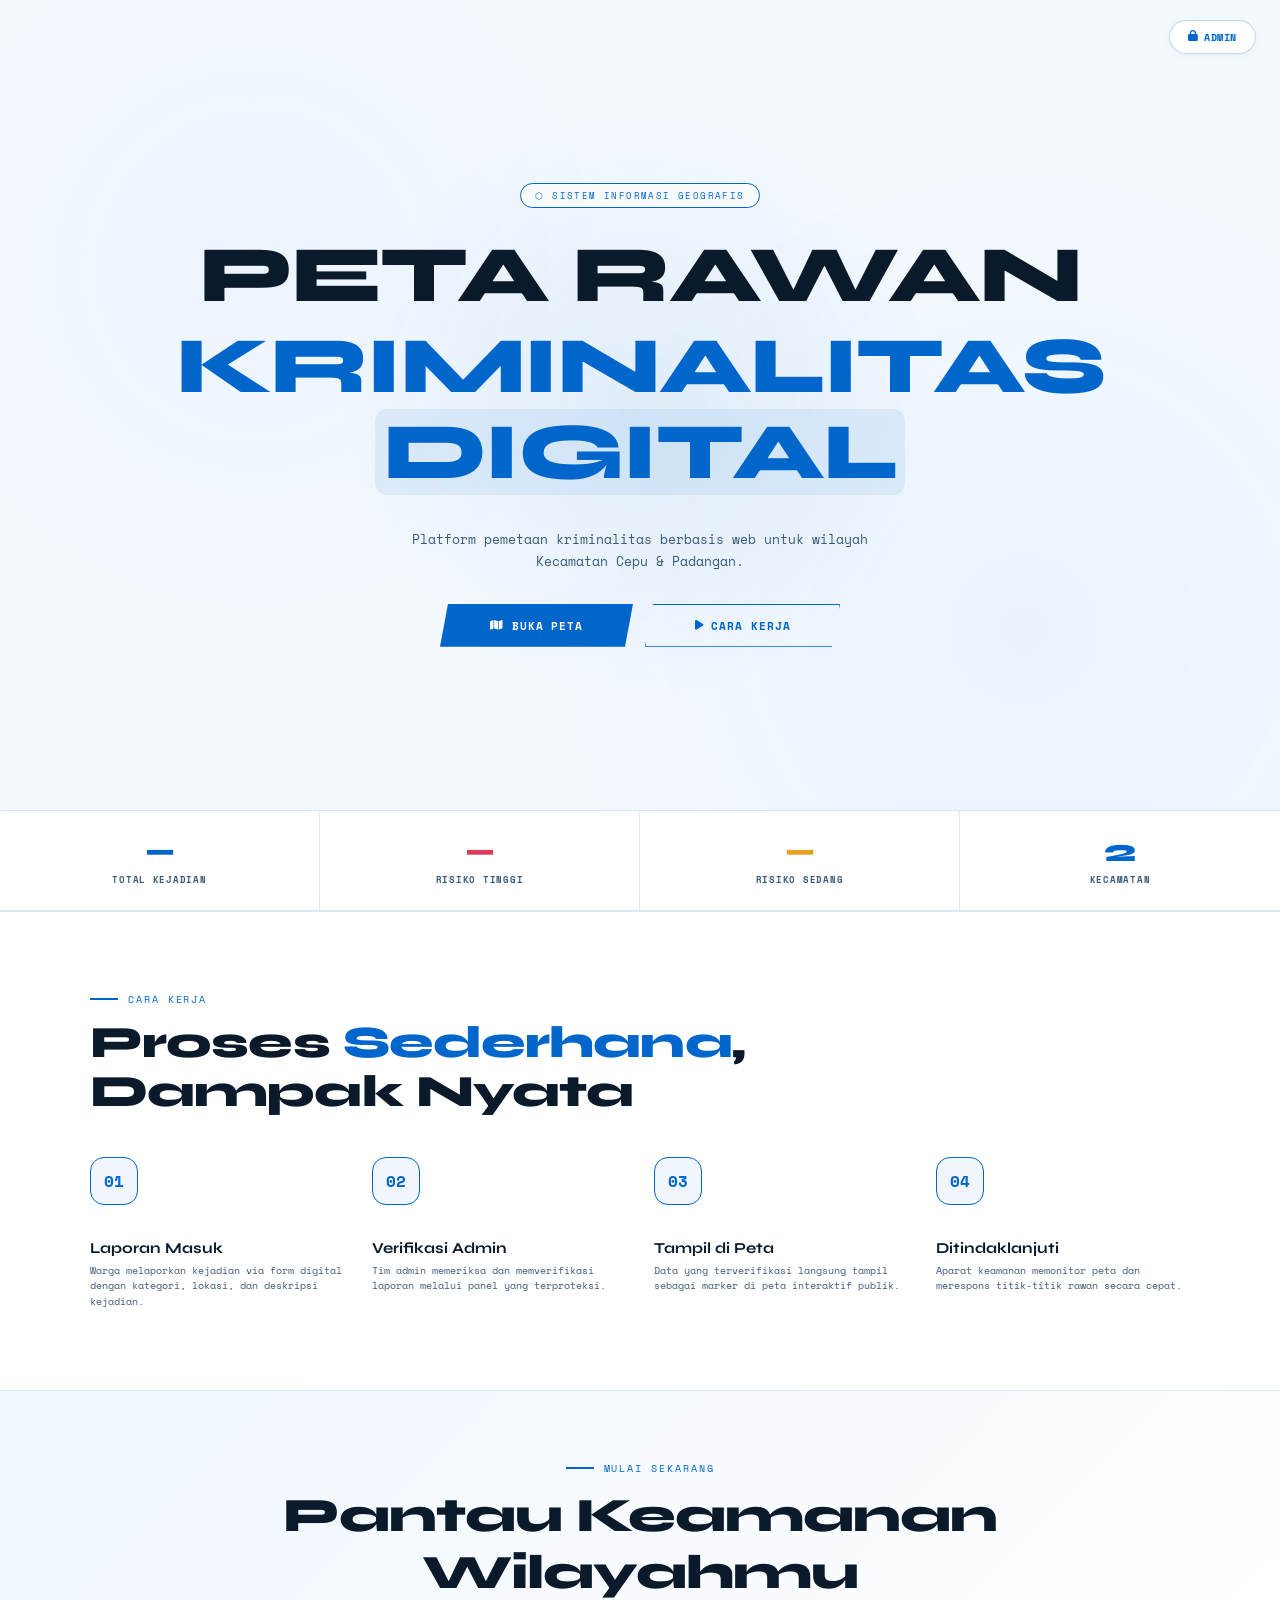
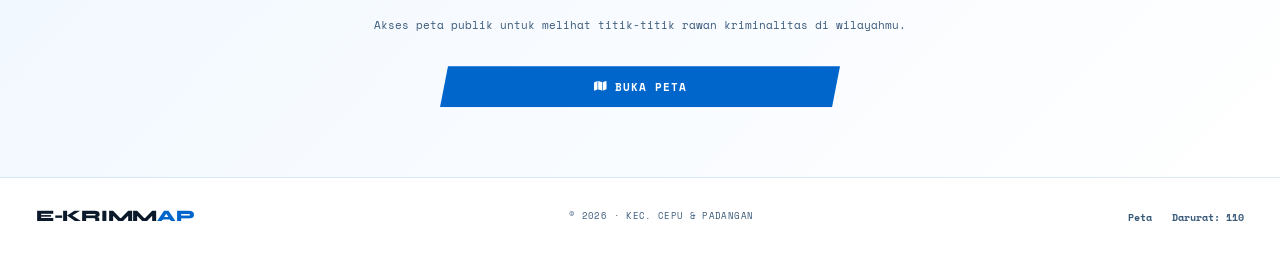
==== commit 6bc286a8: "Update index.html" ====
--- a/index.html
+++ b/index.html
@@ -46,120 +46,40 @@
       z-index: 0;
     }
 
-    /* ─── NAVBAR (mobile-optimized) ─── */
-    nav {
+    /* ─── TOMBOL ADMIN DI ATAS (pojok kanan) ─── */
+    .admin-top-btn {
       position: fixed;
-      top: 0; left: 0; right: 0;
-      z-index: 100;
+      top: 16px;
+      right: 16px;
+      z-index: 200;
+      background: rgba(255,255,255,0.92);
+      backdrop-filter: blur(8px);
+      border: 1px solid rgba(0,102,204,0.25);
+      border-radius: 40px;
+      padding: 8px 16px;
+      font-family: 'Space Mono', monospace;
+      font-size: 0.6rem;
+      font-weight: 600;
+      color: var(--accent);
+      text-decoration: none;
+      letter-spacing: 0.05em;
       display: flex;
       align-items: center;
-      justify-content: space-between;
-      padding: 12px 18px;
-      background: rgba(255,255,255,0.92);
-      backdrop-filter: blur(14px);
-      border-bottom: 1px solid var(--border);
-      transition: padding 0.2s;
-      box-shadow: 0 2px 12px rgba(0,0,0,0.02);
-    }
-
-    .nav-logo {
-      font-size: 1.3rem;
-      font-weight: 800;
-      letter-spacing: -0.02em;
-      line-height: 1;
-      color: var(--text);
-    }
-    .nav-logo span { color: var(--accent); }
-
-    .nav-links {
-      display: flex;
-      gap: 1.5rem;
-      list-style: none;
-    }
-    .nav-links a {
-      font-family: 'Space Mono', monospace;
-      font-size: 0.65rem;
-      color: var(--muted);
-      text-decoration: none;
-      letter-spacing: 0.06em;
-      font-weight: 600;
-      transition: color 0.2s;
-    }
-    .nav-links a:hover, .nav-links a:active { color: var(--accent); }
-
-    .nav-cta {
-      font-family: 'Space Mono', monospace;
+      gap: 6px;
+      transition: all 0.2s ease;
+      cursor: pointer;
+      box-shadow: 0 2px 10px rgba(0,0,0,0.04);
+    }
+    .admin-top-btn i {
       font-size: 0.7rem;
-      font-weight: 700;
-      letter-spacing: 0.08em;
-      color: #fff;
-      background: var(--accent);
-      border: none;
-      padding: 8px 16px;
-      cursor: pointer;
-      text-decoration: none;
-      white-space: nowrap;
-      clip-path: polygon(6px 0%, 100% 0%, calc(100% - 6px) 100%, 0% 100%);
-      transition: opacity 0.2s, transform 0.05s;
-      display: inline-block;
-      box-shadow: 0 2px 8px rgba(0,102,204,0.2);
-    }
-    .nav-cta:active { opacity: 0.8; transform: scale(0.97); }
-
-    .nav-hamburger {
-      display: none;
-      flex-direction: column;
-      gap: 5px;
-      background: none;
-      border: none;
-      cursor: pointer;
-      padding: 8px 4px;
-      z-index: 102;
-    }
-    .nav-hamburger span {
-      display: block;
-      width: 24px;
-      height: 2px;
-      background: var(--accent);
-      border-radius: 4px;
-      transition: all 0.25s ease;
-    }
-
-    .nav-drawer {
-      display: none;
-      position: fixed;
-      top: 56px;
-      left: 0;
-      right: 0;
-      background: rgba(255,255,255,0.98);
-      backdrop-filter: blur(14px);
-      border-bottom: 1px solid var(--border);
-      padding: 18px 20px 22px;
-      z-index: 99;
-      flex-direction: column;
-      gap: 4px;
-      box-shadow: 0 12px 24px rgba(0,0,0,0.04);
-    }
-    .nav-drawer.open { display: flex; }
-    .nav-drawer a {
-      font-family: 'Space Mono', monospace;
-      font-size: 0.85rem;
-      font-weight: 500;
-      color: var(--muted);
-      text-decoration: none;
-      letter-spacing: 0.08em;
-      padding: 14px 8px;
-      border-bottom: 1px solid rgba(0,102,204,0.08);
-      display: flex;
-      align-items: center;
-      gap: 12px;
-      transition: color 0.2s, background 0.1s;
-      border-radius: 8px;
-    }
-    .nav-drawer a:active { background: rgba(0,102,204,0.06); color: var(--accent); }
-    .nav-drawer a.accent { color: var(--accent); }
-
-    /* ─── HERO SECTION ─── */
+    }
+    .admin-top-btn:hover, .admin-top-btn:active {
+      background: rgba(0,102,204,0.12);
+      border-color: var(--accent);
+      transform: scale(1.02);
+    }
+
+    /* ─── HERO SECTION (tanpa navbar) ─── */
     .hero {
       position: relative;
       z-index: 1;
@@ -169,7 +89,7 @@
       align-items: center;
       justify-content: center;
       text-align: center;
-      padding: 100px 20px 70px;
+      padding: 80px 20px 60px;
       margin-top: 0;
       overflow: visible;
     }
@@ -473,40 +393,6 @@
     }
     .footer-links a:active { color: var(--accent); }
 
-    /* ─── TOMBOL ADMIN PANEL (cerah) ─── */
-    .admin-mini-btn {
-      position: fixed;
-      bottom: 20px;
-      right: 20px;
-      z-index: 200;
-      background: rgba(0,102,204,0.10);
-      backdrop-filter: blur(8px);
-      border: 1px solid rgba(0,102,204,0.25);
-      border-radius: 40px;
-      padding: 8px 14px;
-      font-family: 'Space Mono', monospace;
-      font-size: 0.6rem;
-      font-weight: 600;
-      color: var(--accent);
-      text-decoration: none;
-      letter-spacing: 0.05em;
-      display: flex;
-      align-items: center;
-      gap: 6px;
-      transition: all 0.2s ease;
-      cursor: pointer;
-      box-shadow: 0 2px 8px rgba(0,0,0,0.04);
-      background: #ffffffcc;
-    }
-    .admin-mini-btn i {
-      font-size: 0.7rem;
-    }
-    .admin-mini-btn:hover, .admin-mini-btn:active {
-      background: rgba(0,102,204,0.18);
-      border-color: var(--accent);
-      transform: scale(1.02);
-    }
-
     /* animasi */
     @keyframes fadeUp {
       from { opacity: 0; transform: translateY(18px); }
@@ -515,11 +401,7 @@
 
     /* DESKTOP */
     @media (min-width: 640px) {
-      nav { padding: 16px 36px; }
-      .nav-hamburger { display: none !important; }
-      .nav-links { display: flex !important; }
-      .nav-cta { display: inline-block; }
-      .hero { padding: 130px 32px 80px; min-height: 90vh; }
+      .hero { padding: 100px 32px 80px; min-height: 90vh; }
       .hero-sub { max-width: 500px; font-size: 0.8rem; }
       .stats-bar { grid-template-columns: repeat(4, 1fr); }
       .stat-item { border-bottom: none; }
@@ -543,21 +425,18 @@
         padding: 28px 36px;
         text-align: left;
       }
-      .admin-mini-btn {
-        bottom: 24px;
+      .admin-top-btn {
+        top: 20px;
         right: 24px;
-        padding: 8px 16px;
+        padding: 8px 18px;
         font-size: 0.65rem;
       }
     }
 
     /* MOBILE ONLY */
     @media (max-width: 639px) {
-      .nav-links, .nav-cta { display: none; }
-      .nav-hamburger { display: flex; }
-      
       .hero {
-        padding: 100px 16px 60px;
+        padding: 80px 16px 50px;
         justify-content: center;
       }
       .hero-title {
@@ -582,16 +461,16 @@
         font-size: 0.65rem;
       }
       .step-num { width: 44px; height: 44px; min-width: 44px; }
-      .admin-mini-btn {
-        bottom: 16px;
-        right: 16px;
+      .admin-top-btn {
+        top: 12px;
+        right: 12px;
         padding: 6px 12px;
         font-size: 0.55rem;
       }
     }
 
     @media (max-height: 700px) and (max-width: 639px) {
-      .hero { padding: 80px 16px 40px; min-height: auto; }
+      .hero { padding: 70px 16px 30px; min-height: auto; }
       .hero-title { font-size: 1.9rem; }
     }
 
@@ -602,28 +481,14 @@
 </head>
 <body>
 
-<!-- NAVIGATION -->
-<nav>
-  <div class="nav-logo">E-KRIMM<span>AP</span></div>
-  <ul class="nav-links">
-    <li><a href="#cara-kerja">CARA KERJA</a></li>
-    <li><a href="public/index.html">PETA</a></li>
-  </ul>
-  <a href="public/index.html" class="nav-cta">BUKA PETA →</a>
-  <button class="nav-hamburger" id="hamburger" aria-label="Menu" onclick="toggleDrawer()">
-    <span></span><span></span><span></span>
-  </button>
-</nav>
-
-<!-- MOBILE DRAWER -->
-<div class="nav-drawer" id="navDrawer">
-  <a href="#cara-kerja" onclick="closeDrawer()"><i class="fas fa-circle-info fa-fw"></i> Cara Kerja</a>
-  <a href="public/index.html"><i class="fas fa-map fa-fw"></i> Peta Publik</a>
-</div>
-
-<!-- HERO SECTION -->
+<!-- TOMBOL ADMIN DI ATAS (pojok kanan) -->
+<a href="admin/admin.html" class="admin-top-btn">
+  <i class="fas fa-lock"></i> ADMIN
+</a>
+
+<!-- HERO SECTION (tanpa navbar) -->
 <section class="hero">
-  <div class="hero-badge">⬡ SISTEM INFORMASI GEOGRAFIS · BLORA</div>
+  <div class="hero-badge">⬡ SISTEM INFORMASI GEOGRAFIS</div>
   <h1 class="hero-title">
     PETA RAWAN<br>
     <span class="line2">KRIMINALITAS</span>
@@ -634,7 +499,7 @@
   </p>
   <div class="hero-actions">
     <a href="public/index.html" class="btn-primary">
-      <i class="fas fa-map"></i> LIHAT PETA
+      <i class="fas fa-map"></i> BUKA PETA
     </a>
     <a href="#cara-kerja" class="btn-secondary">
       <i class="fas fa-play"></i> CARA KERJA
@@ -682,39 +547,21 @@
   <h2 class="cta-title">Pantau Keamanan<br>Wilayahmu</h2>
   <p class="cta-sub">Akses peta publik untuk melihat titik-titik rawan kriminalitas di wilayahmu.</p>
   <div class="hero-actions">
-    <a href="public/index.html" class="btn-primary"><i class="fas fa-map"></i> PETA PUBLIK</a>
+    <a href="public/index.html" class="btn-primary"><i class="fas fa-map"></i> BUKA PETA</a>
   </div>
 </section>
 
 <!-- FOOTER -->
 <footer>
   <div class="footer-logo">E-KRIMM<span>AP</span></div>
-  <div class="footer-copy">© 2026 · KEC. CEPU & PADANGAN · KAB. BLORA</div>
+  <div class="footer-copy">© 2026 · KEC. CEPU & PADANGAN</div>
   <ul class="footer-links">
     <li><a href="public/index.html">Peta</a></li>
     <li><a href="tel:110">Darurat: 110</a></li>
   </ul>
 </footer>
 
-<!-- TOMBOL ADMIN PANEL (cerah) -->
-<a href="admin/admin.html" class="admin-mini-btn">
-  <i class="fas fa-lock"></i> ADMIN
-</a>
-
 <script>
-  // Drawer
-  function toggleDrawer() {
-    document.getElementById('navDrawer').classList.toggle('open');
-  }
-  function closeDrawer() {
-    document.getElementById('navDrawer').classList.remove('open');
-  }
-  document.addEventListener('click', (e) => {
-    const nav = document.querySelector('nav');
-    const drawer = document.getElementById('navDrawer');
-    if (!nav?.contains(e.target) && !drawer?.contains(e.target) && drawer.classList.contains('open')) closeDrawer();
-  });
-
   // ── LIVE STATS dari Google Sheets ──
   const SHEET_API = 'https://script.google.com/macros/s/AKfycby8dIleiZo_zj0ufeKY_Ulp9632Me5xFdeX2mPV6G2qdM_Tf3P9WvrtLck02D4otYYJ/exec';
 
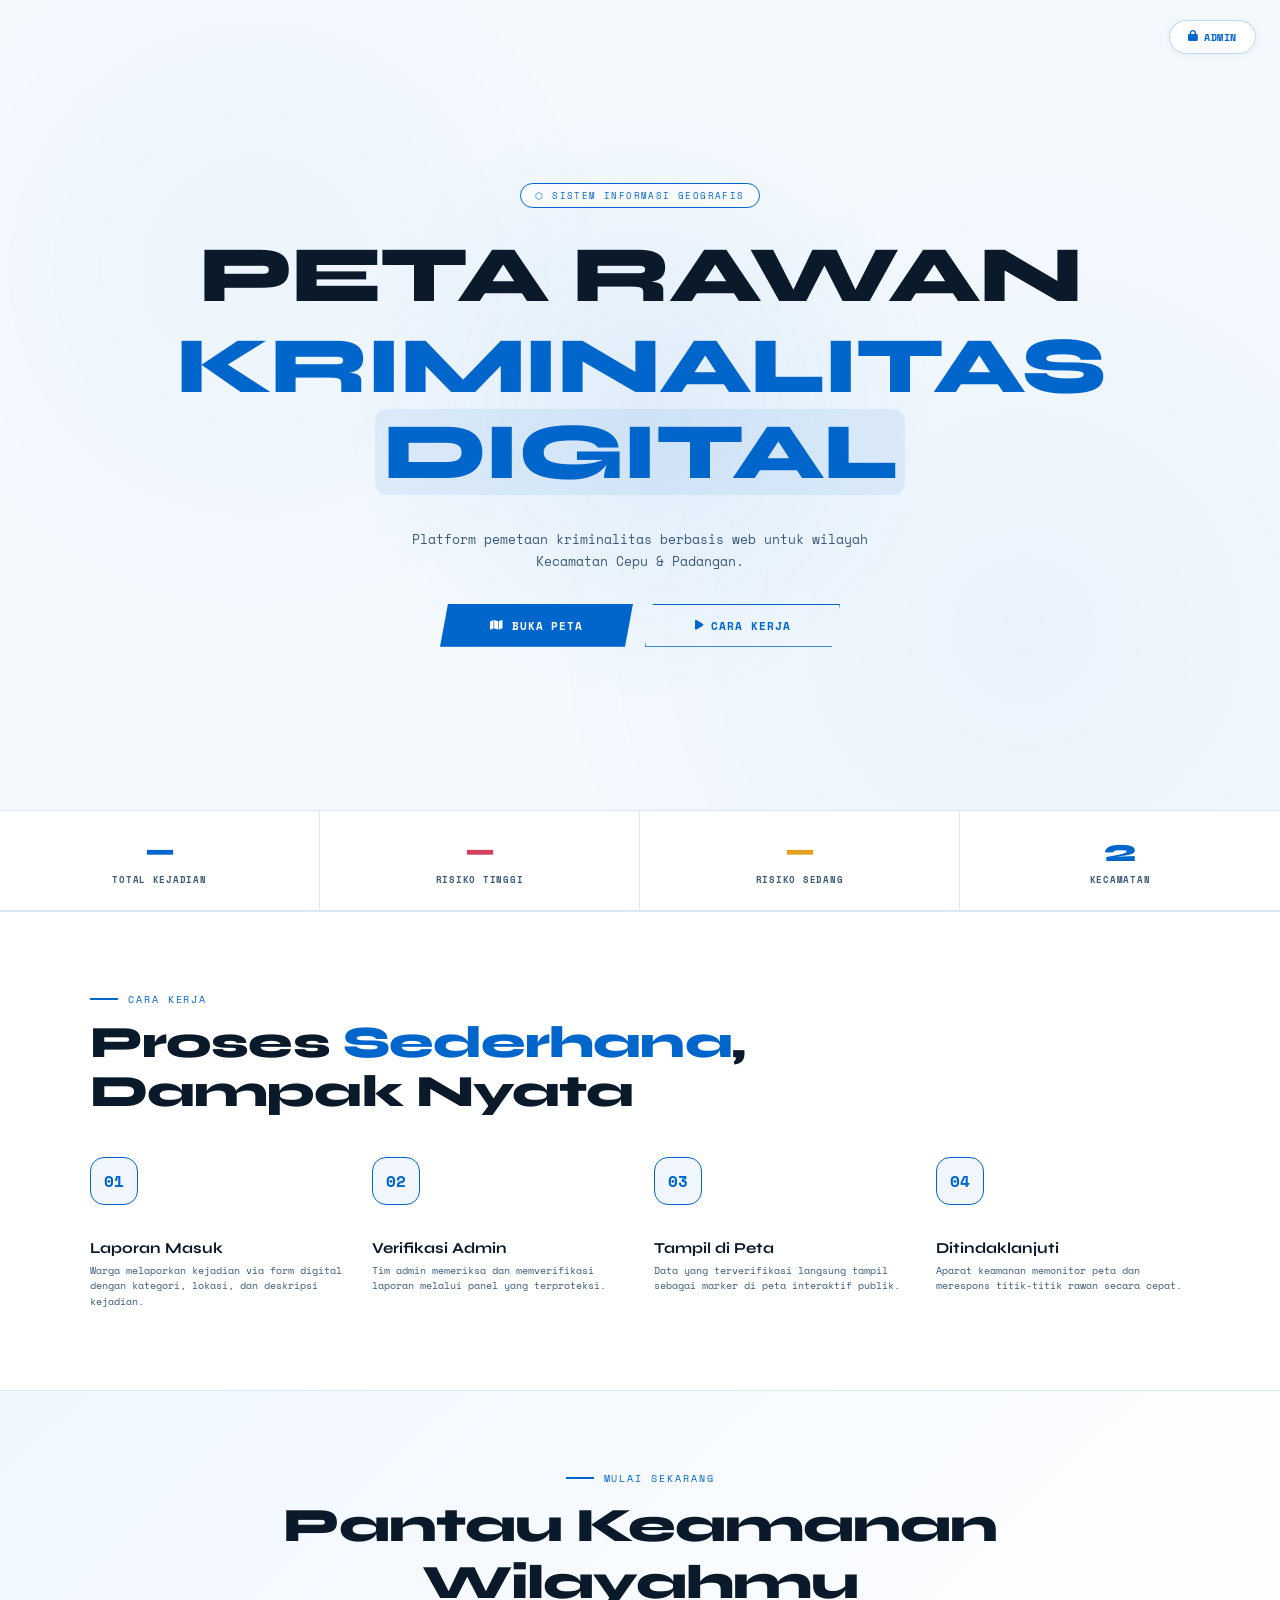
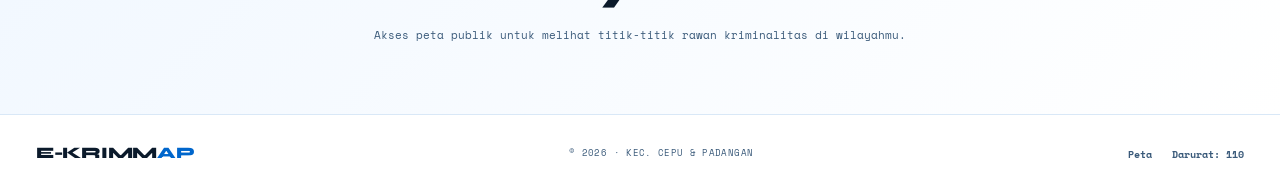
==== commit f9619fae: "Update index.html" ====
--- a/index.html
+++ b/index.html
@@ -332,9 +332,9 @@
       line-height: 1.6;
     }
 
-    /* CTA */
+    /* CTA – tanpa tombol BUKA PETA, hanya teks */
     .cta-section {
-      padding: 70px 20px;
+      padding: 70px 20px 60px;
       text-align: center;
       position: relative;
       z-index: 1;
@@ -351,7 +351,7 @@
       font-family: 'Space Mono', monospace;
       font-size: 0.7rem;
       color: var(--muted);
-      margin-bottom: 32px;
+      margin-bottom: 0;
       line-height: 1.7;
     }
     .cta-section .section-tag { justify-content: center; }
@@ -431,6 +431,7 @@
         padding: 8px 18px;
         font-size: 0.65rem;
       }
+      .cta-section { padding: 80px 36px 70px; }
     }
 
     /* MOBILE ONLY */
@@ -467,6 +468,7 @@
         padding: 6px 12px;
         font-size: 0.55rem;
       }
+      .cta-section { padding: 50px 16px 40px; }
     }
 
     @media (max-height: 700px) and (max-width: 639px) {
@@ -541,14 +543,11 @@
   </div>
 </section>
 
-<!-- CALL TO ACTION -->
+<!-- CALL TO ACTION – tanpa tombol, hanya ajakan -->
 <section class="cta-section">
   <div class="section-tag">MULAI SEKARANG</div>
   <h2 class="cta-title">Pantau Keamanan<br>Wilayahmu</h2>
   <p class="cta-sub">Akses peta publik untuk melihat titik-titik rawan kriminalitas di wilayahmu.</p>
-  <div class="hero-actions">
-    <a href="public/index.html" class="btn-primary"><i class="fas fa-map"></i> BUKA PETA</a>
-  </div>
 </section>
 
 <!-- FOOTER -->
